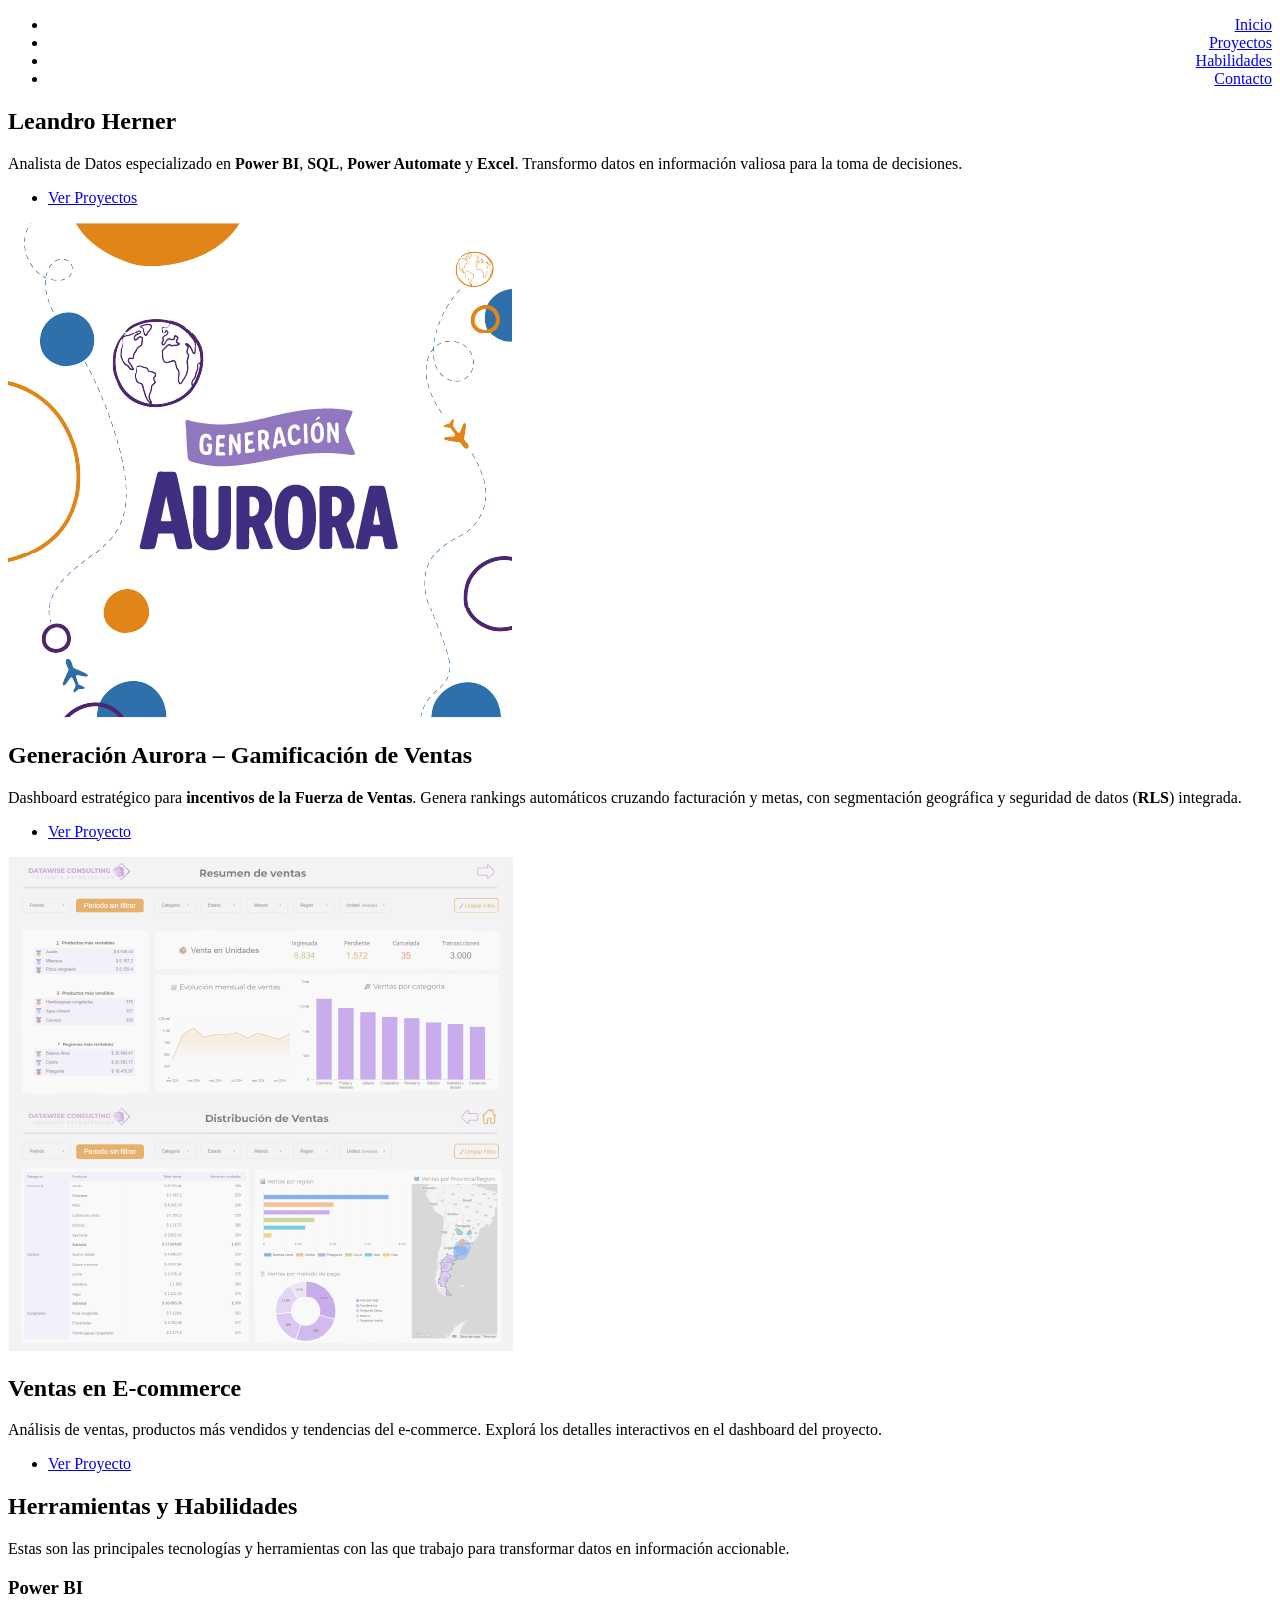
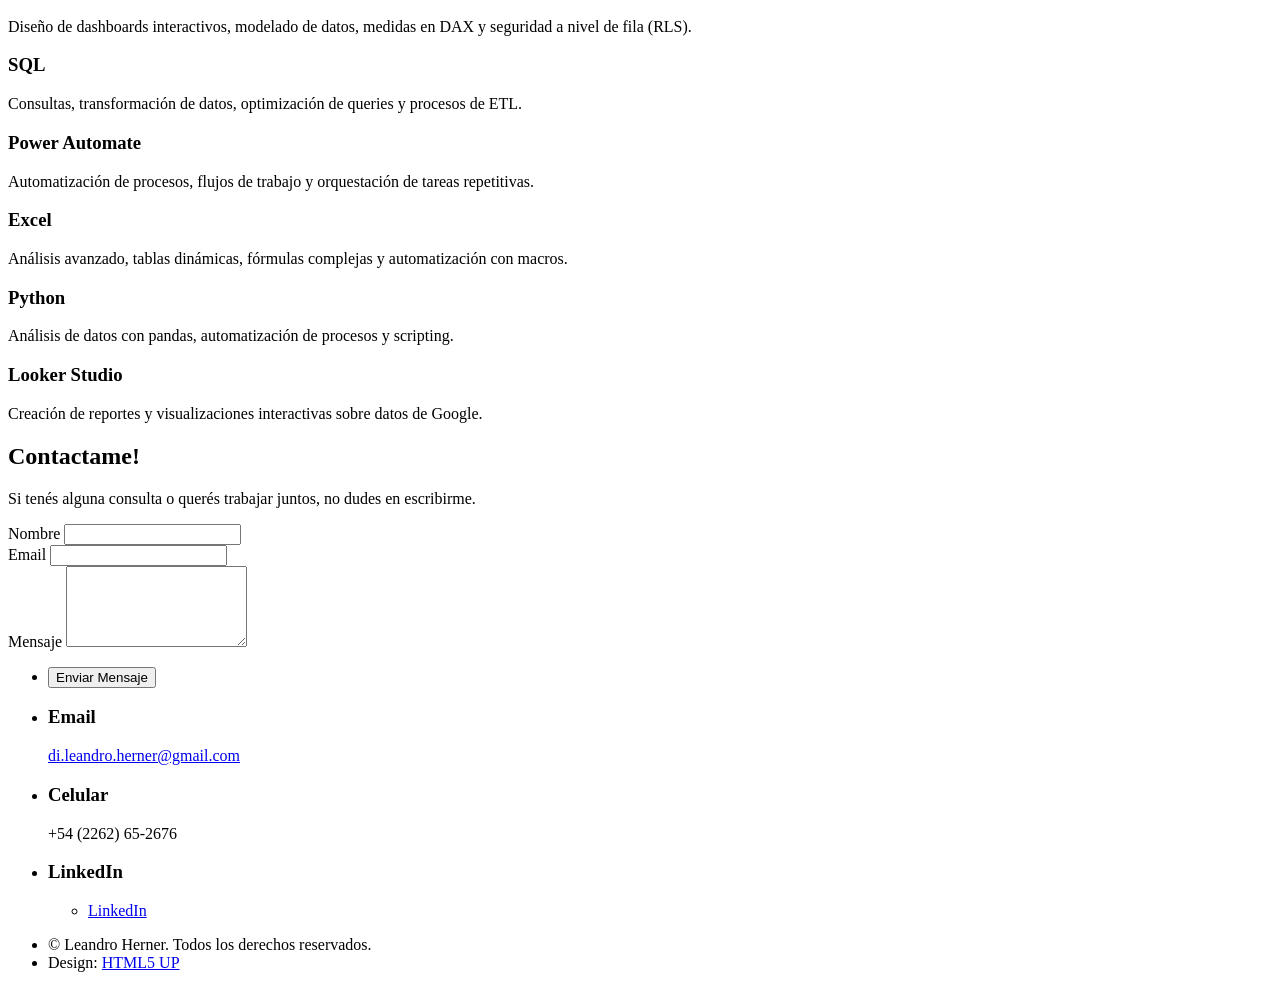
==== index.html @ 74e8deeb "Personalización completa del portfolio: contenido real y limpieza de plantilla - Reemplazo sección H" ====
<!DOCTYPE HTML>
<html>
<head>
    <title>Leandro Herner | Analista de Datos</title>
    <meta charset="utf-8" />
    <meta name="viewport" content="width=device-width, initial-scale=1, user-scalable=no" />
    
    <meta name="description" content="Portfolio de Leandro Herner - Analista de Datos especializado en Power BI, SQL, Power Automate y Excel.">
    <meta name="author" content="Leandro Herner">
    <meta name="keywords" content="Power BI, SQL, Power Automate, Excel, Analista de Datos, Business Intelligence, Dashboard, Data Analytics, Portfolio">

    <meta property="og:title" content="Leandro Herner | Analista de Datos">
    <meta property="og:description" content="Portfolio de Leandro Herner - Analista de Datos especializado en Power BI, SQL, Power Automate y Excel.">
    <meta property="og:type" content="website">
    <meta property="og:url" content="https://leandroherner.github.io/">
    <meta property="og:image" content="images/preview.jpg">

    <link rel="stylesheet" href="assets/css/main.css" />
    <noscript><link rel="stylesheet" href="assets/css/noscript.css" /></noscript>

    <link rel="icon" href="images/favicon.ico" type="image/x-icon">

    <link rel="me" href="https://www.linkedin.com/in/leandro-herner/" />

<style>
    /* 1. Estilo de la Foto */
    .avatar-leandro {
        display: block;
        width: 200px;
        height: 200px;
        border-radius: 50%;
        object-fit: cover;
        border: 4px solid rgba(255, 255, 255, 0.15);
        margin: 0 auto 2rem auto; /* Margen normal */
        box-shadow: 0 0 20px rgba(0,0,0,0.5);
    }
    
    /* 2. REGLA CRÍTICA: Forzar alineación superior en la barra lateral */
    #sidebar .inner {
        text-align: center;
        /* Esto anula el centrado vertical automático de la plantilla */
        justify-content: flex-start !important; 
        /* Esto define cuánto espacio exacto quieres desde el techo hasta la foto */
        padding-top: 6em !important; 
    }
    
    #sidebar nav ul {
        text-align: right;
    }

    /* 3. Responsive: Ocultar en celular */
    @media screen and (max-width: 1280px) {
        .avatar-leandro {
            display: none !important;
        }
        /* Restaurar el padding normal en móviles para que el menú no quede pegado arriba */
        #sidebar .inner {
            padding-top: 0 !important;
            justify-content: center !important;
        }
    }
</style>

</head>

<body class="is-preload">

    <section id="sidebar">
        <div class="inner">
            
            <a href="index.html" style="border-bottom: none;">
                <img src="images/perfil.png" alt="Leandro Herner" class="avatar-leandro" />
            </a>

            <nav>
                <ul>
                    <li><a href="#intro">Inicio</a></li>
                    <li><a href="#one">Proyectos</a></li>
                    <li><a href="#two">Habilidades</a></li>
                    <li><a href="#three">Contacto</a></li>
                </ul>
            </nav>
        </div>
    </section>

    <div id="wrapper">

        <section id="intro" class="wrapper style1 fullscreen fade-up">
            <div class="inner">
                <h1>Leandro Herner</h1>
                <p>Analista de Datos especializado en <strong>Power BI</strong>, <strong>SQL</strong>, <strong>Power Automate</strong> y <strong>Excel</strong>. 
                Transformo datos en información valiosa para la toma de decisiones.</p>
                <ul class="actions">
                    <li><a href="#one" class="button scrolly">Ver Proyectos</a></li>
                </ul>
            </div>
        </section>

        <section id="one" class="wrapper style2 spotlights">

            <section>
                <a href="GenAurora.html" class="image">
                    <img src="images/Portada_GenAurora.png" alt="" data-position="top center" />
                </a>
                <div class="content">
                    <div class="inner">
                        <h2>Generación Aurora – Gamificación de Ventas</h2>
                        <p>Dashboard estratégico para <b>incentivos de la Fuerza de Ventas</b>. Genera rankings automáticos cruzando facturación y metas, con segmentación geográfica y seguridad de datos (<b>RLS</b>) integrada.</p>
                        <ul class="actions">
                            <li><a href="GenAurora.html" class="button">Ver Proyecto</a></li>
                        </ul>
                    </div>
                </div>
            </section>

            <section>
                <a href="ventas-ecommerce.html" class="image">
                    <img src="images/Recurso_3.png" alt="" data-position="center center" />
                </a>
                <div class="content">
                    <div class="inner">
                        <h2>Ventas en E-commerce</h2>
                        <p>Análisis de ventas, productos más vendidos y tendencias del e-commerce. Explorá los detalles interactivos en el dashboard del proyecto.</p>
                        <ul class="actions">
                            <li><a href="ventas-ecommerce.html" class="button">Ver Proyecto</a></li>
                        </ul>
                    </div>
                </div>
            </section>


        </section>

        <section id="two" class="wrapper style3 fade-up">
            <div class="inner">
                <h2>Herramientas y Habilidades</h2>
                <p>Estas son las principales tecnologías y herramientas con las que trabajo para transformar datos en información accionable.</p>
                <div class="features">
                    <section>
                        <span class="icon solid major fa-chart-bar"></span>
                        <h3>Power BI</h3>
                        <p>Diseño de dashboards interactivos, modelado de datos, medidas en DAX y seguridad a nivel de fila (RLS).</p>
                    </section>
                    <section>
                        <span class="icon solid major fa-database"></span>
                        <h3>SQL</h3>
                        <p>Consultas, transformación de datos, optimización de queries y procesos de ETL.</p>
                    </section>
                    <section>
                        <span class="icon solid major fa-cogs"></span>
                        <h3>Power Automate</h3>
                        <p>Automatización de procesos, flujos de trabajo y orquestación de tareas repetitivas.</p>
                    </section>
                    <section>
                        <span class="icon solid major fa-file-excel"></span>
                        <h3>Excel</h3>
                        <p>Análisis avanzado, tablas dinámicas, fórmulas complejas y automatización con macros.</p>
                    </section>
                    <section>
                        <span class="icon solid major fa-code"></span>
                        <h3>Python</h3>
                        <p>Análisis de datos con pandas, automatización de procesos y scripting.</p>
                    </section>
                    <section>
                        <span class="icon solid major fa-chart-line"></span>
                        <h3>Looker Studio</h3>
                        <p>Creación de reportes y visualizaciones interactivas sobre datos de Google.</p>
                    </section>
                </div>
            </div>
        </section>

        <section id="three" class="wrapper style1 fade-up">
            <div class="inner">
                <h2>Contactame!</h2>
                <p>Si tenés alguna consulta o querés trabajar juntos, no dudes en escribirme.</p>
                <div class="split style1">
                    <section>
                        <form method="post" action="https://formspree.io/f/xkoqqvqv">
                            <div class="fields">
                                <div class="field half">
                                    <label for="name">Nombre</label>
                                    <input type="text" name="name" id="name" required />
                                </div>
                                <div class="field half">
                                    <label for="email">Email</label>
                                    <input type="email" name="email" id="email" required />
                                </div>
                                <div class="field">
                                    <label for="message">Mensaje</label>
                                    <textarea name="message" id="message" rows="5" required></textarea>
                                </div>
                            </div>
                            <ul class="actions">
                                <li><button type="submit" class="button submit">Enviar Mensaje</button></li>
                            </ul>
                        </form>
                    </section>
                    <section>
                        <ul class="contact">
                            <li>
                                <h3>Email</h3>
                                <a href="mailto:di.leandro.herner@gmail.com">di.leandro.herner@gmail.com</a>
                            </li>
                            <li>
                                <h3>Celular</h3>
                                <span>+54 (2262) 65-2676</span>
                            </li>
                            <li>
                                <h3>LinkedIn</h3>
                                <ul class="icons">
                                    <li><a href="https://www.linkedin.com/in/leandro-herner/" class="icon brands fa-linkedin-in" target="_blank" rel="noopener noreferrer"><span class="label">LinkedIn</span></a></li>
                                </ul>
                            </li>
                        </ul>
                    </section>
                </div>
            </div>
        </section>

    </div>

    <footer id="footer" class="wrapper style1-alt">
        <div class="inner">
            <ul class="menu">
                <li>&copy; Leandro Herner. Todos los derechos reservados.</li><li>Design: <a href="http://html5up.net">HTML5 UP</a></li>
            </ul>
        </div>
    </footer>

    <script src="assets/js/jquery.min.js"></script>
    <script src="assets/js/jquery.scrollex.min.js"></script>
    <script src="assets/js/jquery.scrolly.min.js"></script>
    <script src="assets/js/browser.min.js"></script>
    <script src="assets/js/breakpoints.min.js"></script>
    <script src="assets/js/util.js"></script>
    <script src="assets/js/main.js"></script>

</body>
</html>
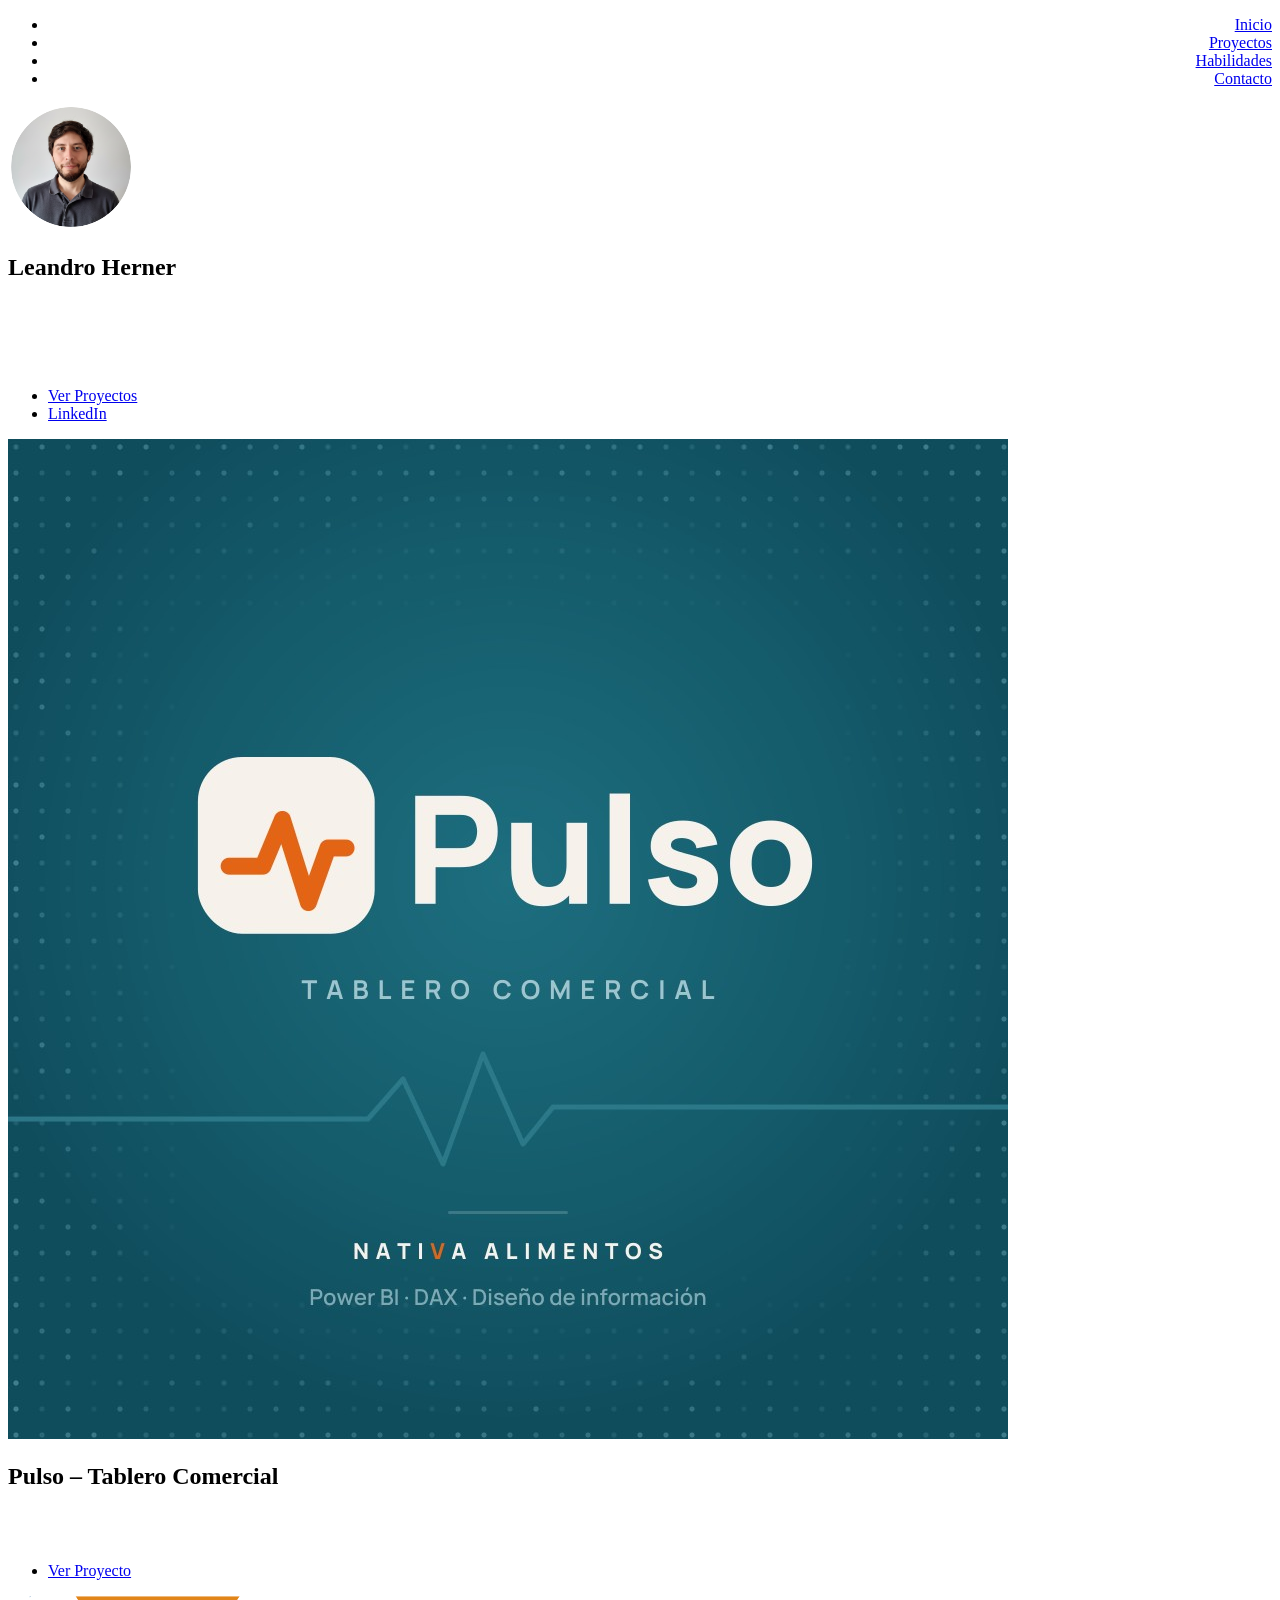
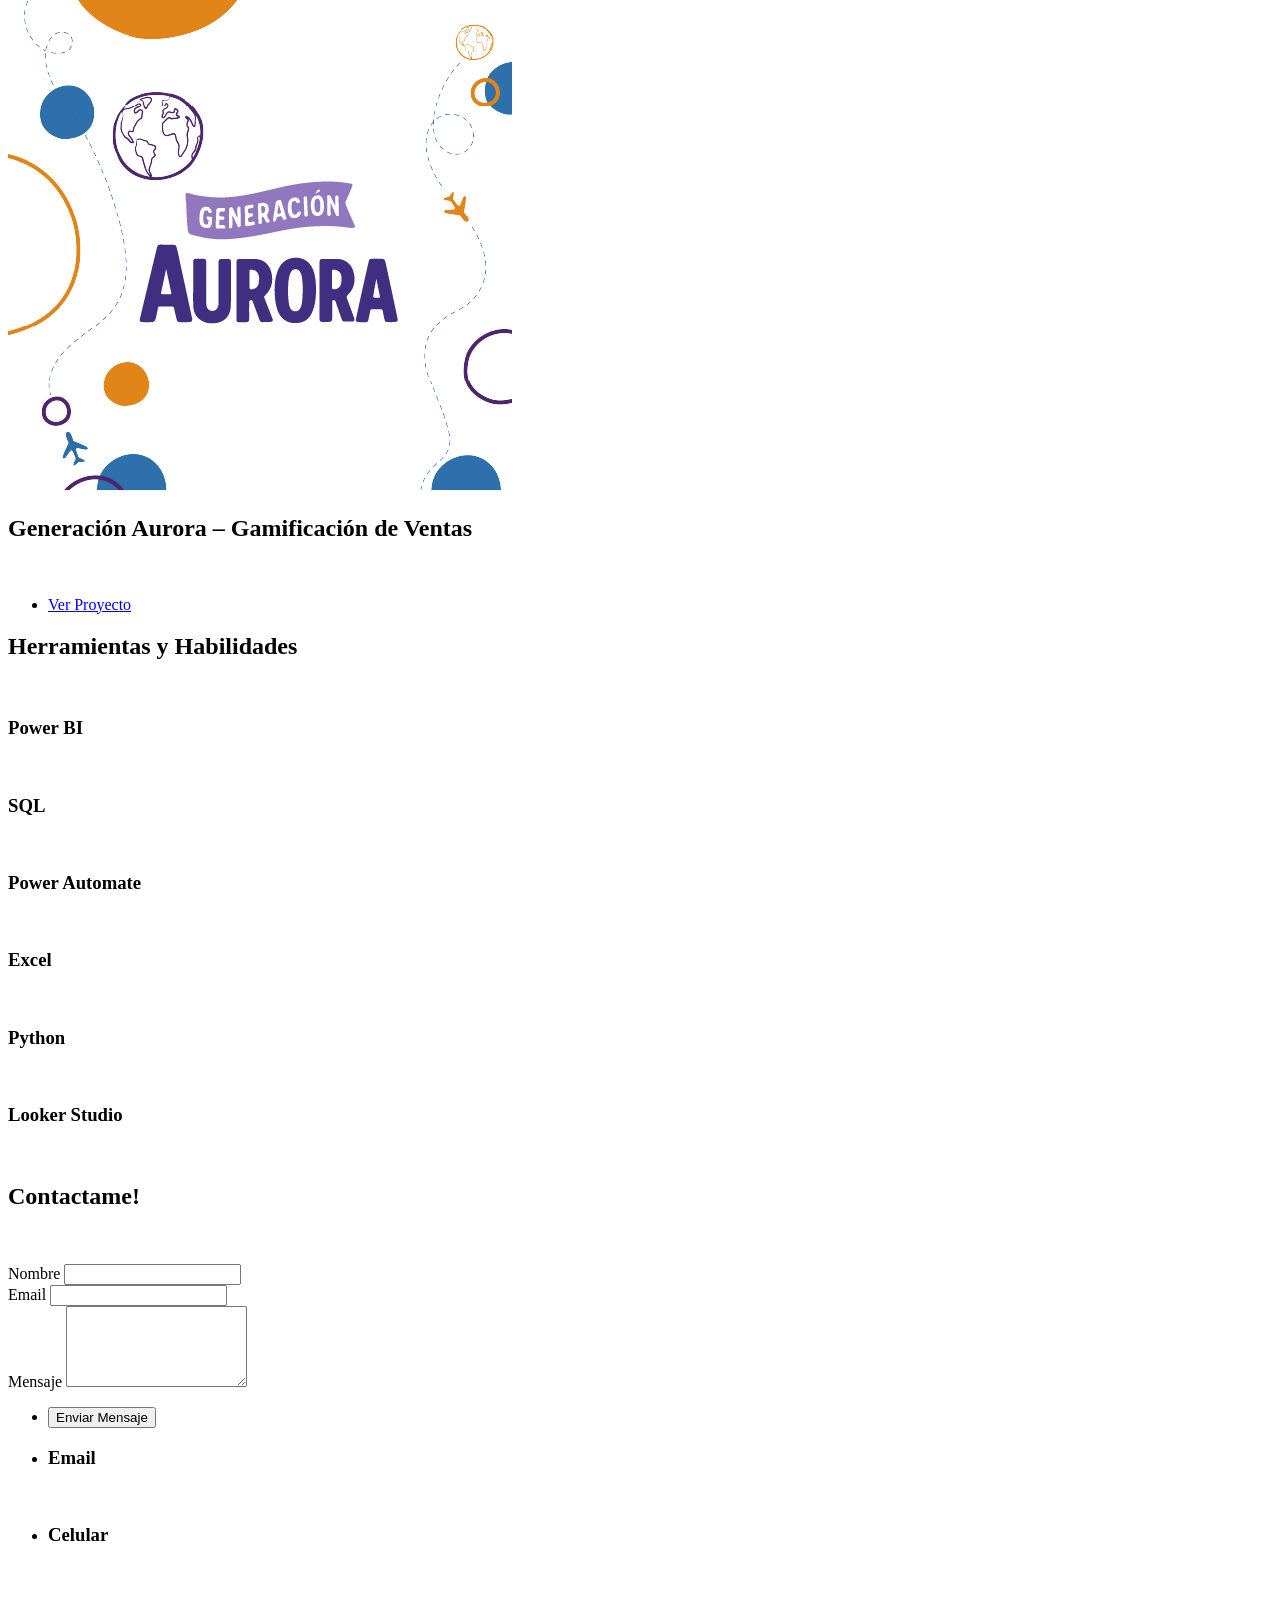
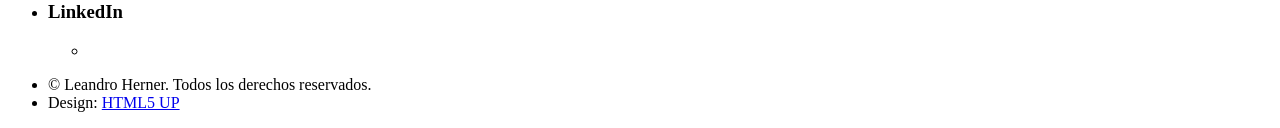
==== commit 2e42e026: "Agrega Pulso, unifica Aurora, quita E-commerce y suma vista previa para redes Co-Authored-By: Claude" ====
--- a/index.html
+++ b/index.html
@@ -3,17 +3,20 @@
 <head>
     <title>Leandro Herner | Analista de Datos</title>
     <meta charset="utf-8" />
-    <meta name="viewport" content="width=device-width, initial-scale=1, user-scalable=no" />
-    
-    <meta name="description" content="Portfolio de Leandro Herner - Analista de Datos especializado en Power BI, SQL, Power Automate y Excel.">
+    <meta name="viewport" content="width=device-width, initial-scale=1" />
+
+    <meta name="description" content="Portfolio de Leandro Herner - Analista de Datos y BI Developer: tableros comerciales en Power BI, DAX, Power Query, Power Automate y Excel.">
     <meta name="author" content="Leandro Herner">
-    <meta name="keywords" content="Power BI, SQL, Power Automate, Excel, Analista de Datos, Business Intelligence, Dashboard, Data Analytics, Portfolio">
-
-    <meta property="og:title" content="Leandro Herner | Analista de Datos">
-    <meta property="og:description" content="Portfolio de Leandro Herner - Analista de Datos especializado en Power BI, SQL, Power Automate y Excel.">
+    <meta name="keywords" content="Power BI, DAX, Power Query, Power Automate, Excel, Analista de Datos, Business Intelligence, Dashboard, Data Analytics, Portfolio">
+
+    <meta property="og:title" content="Leandro Herner | Analista de Datos · BI Developer">
+    <meta property="og:description" content="Tableros comerciales en Power BI para equipos de ventas de consumo masivo. Proyectos, herramientas y contacto.">
     <meta property="og:type" content="website">
     <meta property="og:url" content="https://leandroherner.github.io/">
-    <meta property="og:image" content="images/preview.jpg">
+    <meta property="og:image" content="https://leandroherner.github.io/images/preview.jpg">
+    <meta property="og:image:width" content="1200">
+    <meta property="og:image:height" content="630">
+    <meta name="twitter:card" content="summary_large_image">
 
     <link rel="stylesheet" href="assets/css/main.css" />
     <noscript><link rel="stylesheet" href="assets/css/noscript.css" /></noscript>
@@ -48,10 +51,25 @@
         text-align: right;
     }
 
+    /* Foto en la portada: solo cuando no hay barra lateral */
+    .avatar-intro { display: none; }
+
+    /* Más contraste en los textos sobre fondos de color */
+    #wrapper p, #wrapper .features p, .contact span, .contact a { color: rgba(255, 255, 255, 0.82); }
+
     /* 3. Responsive: Ocultar en celular */
     @media screen and (max-width: 1280px) {
         .avatar-leandro {
             display: none !important;
+        }
+        .avatar-intro {
+            display: block;
+            width: 120px;
+            height: 120px;
+            border-radius: 50%;
+            object-fit: cover;
+            border: 3px solid rgba(255, 255, 255, 0.15);
+            margin: 0 0 1.5rem 0;
         }
         /* Restaurar el padding normal en móviles para que el menú no quede pegado arriba */
         #sidebar .inner {
@@ -87,16 +105,35 @@
 
         <section id="intro" class="wrapper style1 fullscreen fade-up">
             <div class="inner">
+                <img src="images/perfil.png" alt="Leandro Herner" class="avatar-intro" />
                 <h1>Leandro Herner</h1>
-                <p>Analista de Datos especializado en <strong>Power BI</strong>, <strong>SQL</strong>, <strong>Power Automate</strong> y <strong>Excel</strong>. 
-                Transformo datos en información valiosa para la toma de decisiones.</p>
+                <p>Analista de Datos y BI Developer. Hace casi 3 años armo y mantengo los tableros con los que los equipos comerciales de
+                <strong>Mondelēz Argentina</strong> siguen ventas, clientes y cobertura, con <strong>Power BI</strong>, <strong>DAX</strong>,
+                <strong>Power Query</strong>, <strong>Power Automate</strong> y <strong>Excel</strong>.</p>
+                <p>Vengo del diseño industrial: por eso me importa que un tablero, además de correcto, se entienda de un vistazo.</p>
                 <ul class="actions">
-                    <li><a href="#one" class="button scrolly">Ver Proyectos</a></li>
+                    <li><a href="#one" class="button primary scrolly">Ver Proyectos</a></li>
+                    <li><a href="https://www.linkedin.com/in/leandro-herner/" class="button" target="_blank" rel="noopener noreferrer">LinkedIn</a></li>
                 </ul>
             </div>
         </section>
 
         <section id="one" class="wrapper style2 spotlights">
+
+            <section>
+                <a href="pulso.html" class="image">
+                    <img src="images/Portada_Pulso.jpg" alt="Portada del tablero Pulso" data-position="center center" />
+                </a>
+                <div class="content">
+                    <div class="inner">
+                        <h2>Pulso – Tablero Comercial</h2>
+                        <p>Rediseño de un tablero que hoy usa a diario un equipo de ventas de consumo masivo: <b>Sell In, Sell Out, cobertura y surtido</b> contra objetivo, con semáforos, matriz armable y un <b>simulador de roles</b>. Marca ficticia y datos sintéticos.</p>
+                        <ul class="actions">
+                            <li><a href="pulso.html" class="button">Ver Proyecto</a></li>
+                        </ul>
+                    </div>
+                </div>
+            </section>
 
             <section>
                 <a href="GenAurora.html" class="image">
@@ -113,20 +150,6 @@
                 </div>
             </section>
 
-            <section>
-                <a href="ventas-ecommerce.html" class="image">
-                    <img src="images/Recurso_3.png" alt="" data-position="center center" />
-                </a>
-                <div class="content">
-                    <div class="inner">
-                        <h2>Ventas en E-commerce</h2>
-                        <p>Análisis de ventas, productos más vendidos y tendencias del e-commerce. Explorá los detalles interactivos en el dashboard del proyecto.</p>
-                        <ul class="actions">
-                            <li><a href="ventas-ecommerce.html" class="button">Ver Proyecto</a></li>
-                        </ul>
-                    </div>
-                </div>
-            </section>
 
 
         </section>
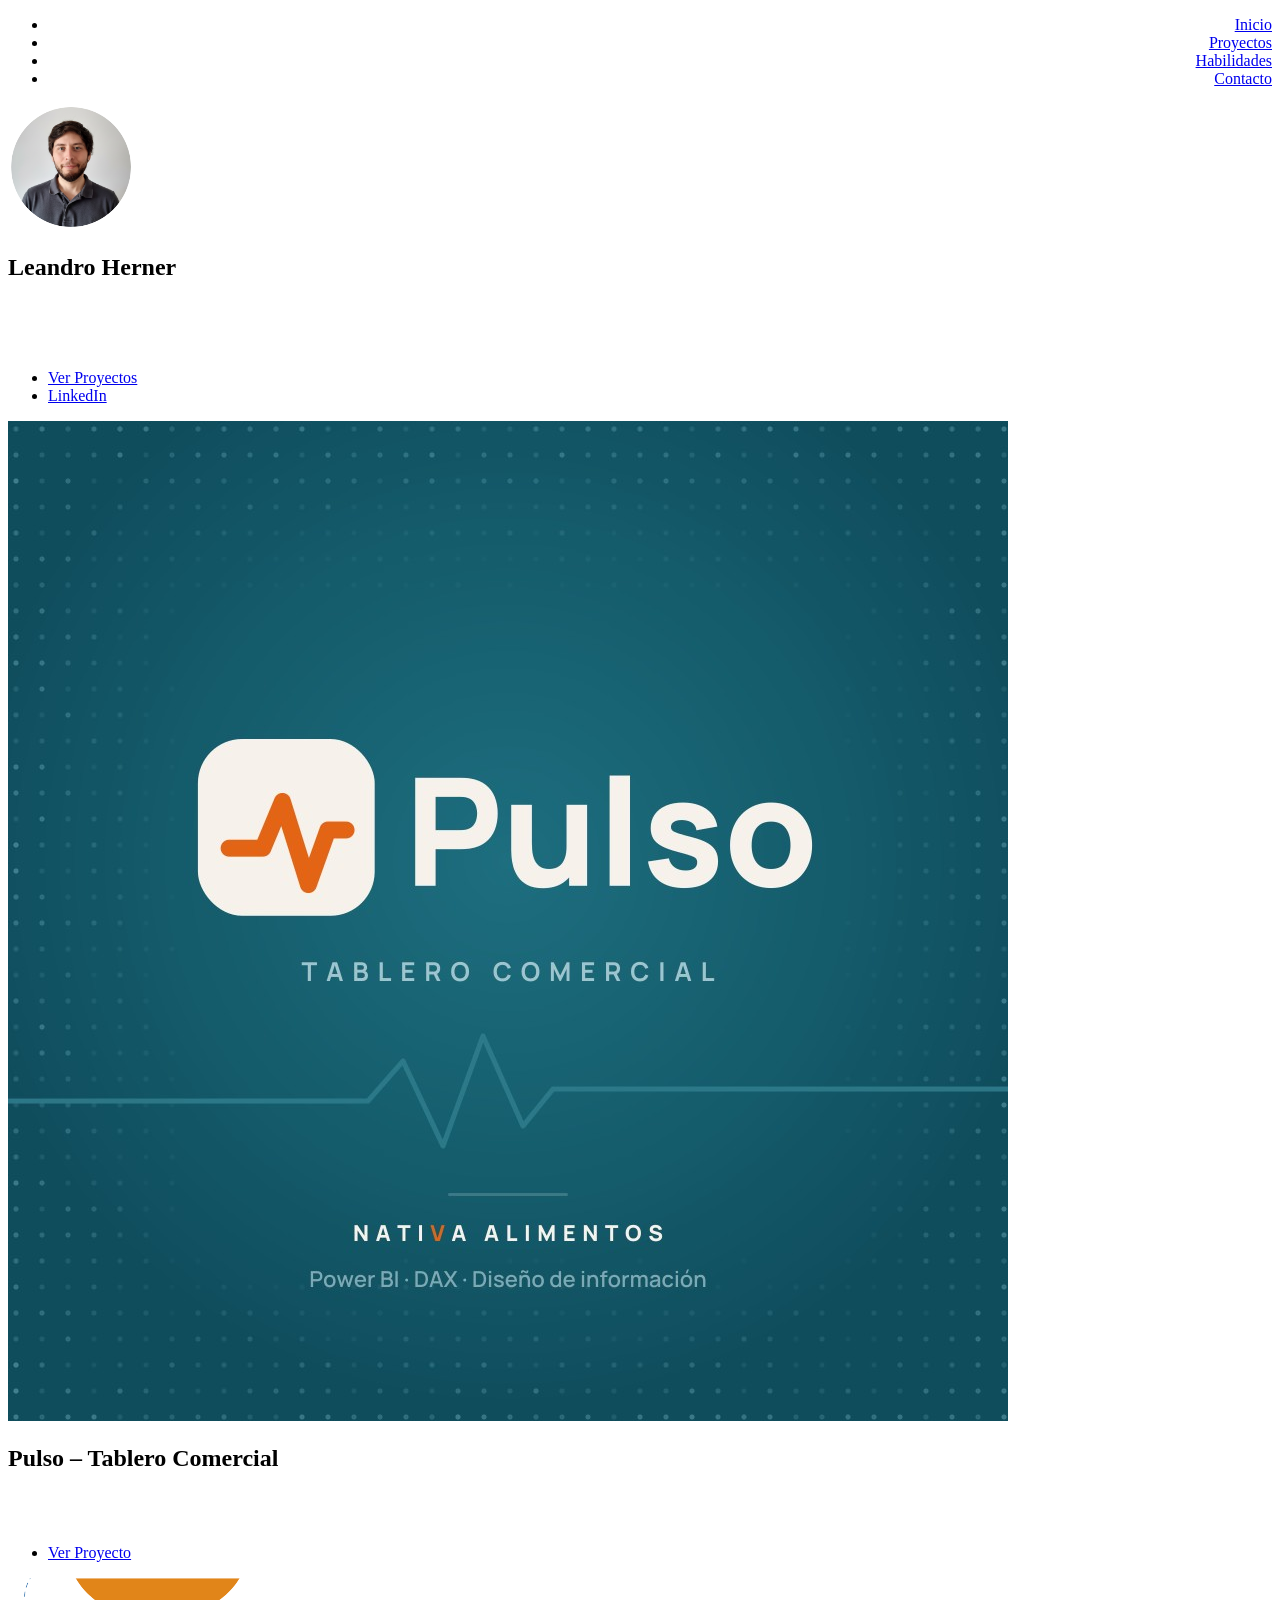
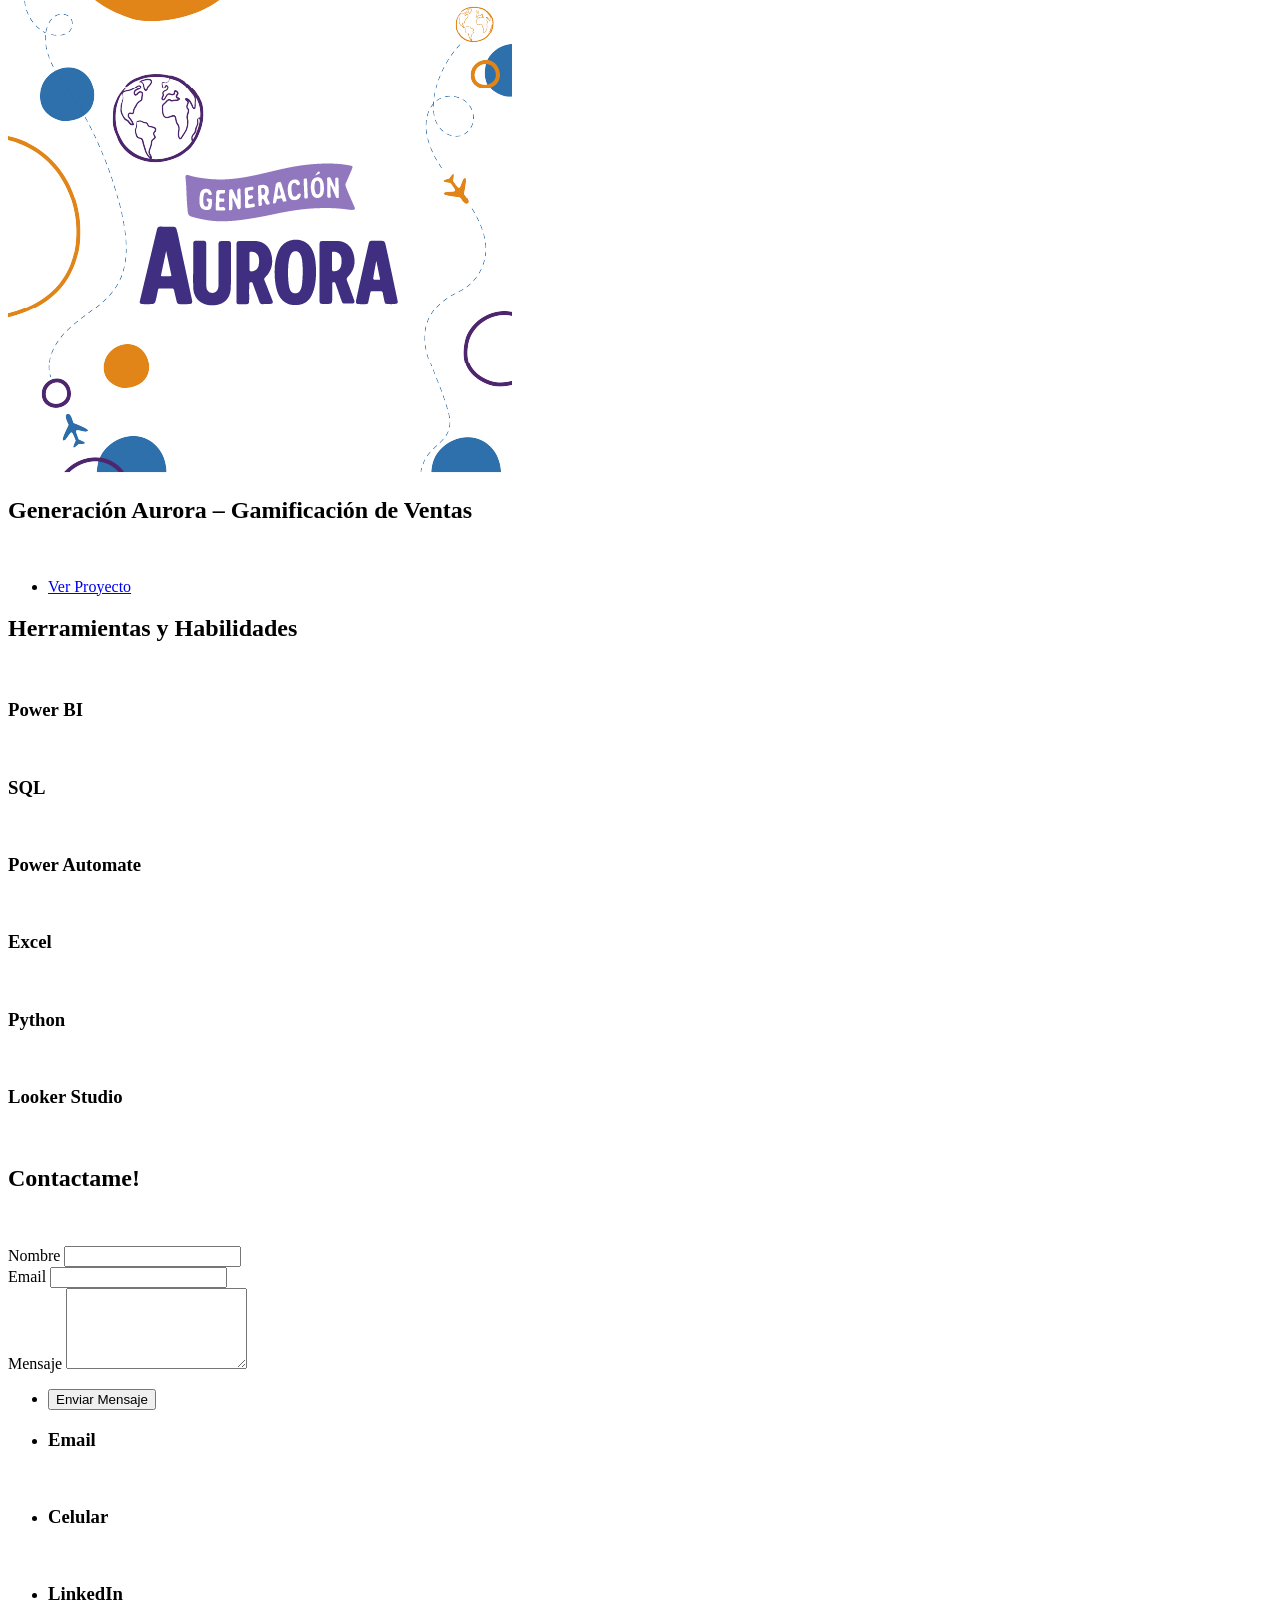
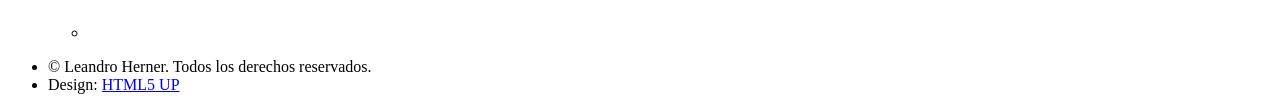
==== commit c20b0cee: "Ajusta la presentación: desde 2024 y Mondelēz Co-Authored-By: Claude Opus 5.5 <noreply@anthropic.com" ====
--- a/index.html
+++ b/index.html
@@ -107,9 +107,9 @@
             <div class="inner">
                 <img src="images/perfil.png" alt="Leandro Herner" class="avatar-intro" />
                 <h1>Leandro Herner</h1>
-                <p>Analista de Datos y BI Developer. Hace casi 3 años armo y mantengo los tableros con los que los equipos comerciales de
-                <strong>Mondelēz Argentina</strong> siguen ventas, clientes y cobertura, con <strong>Power BI</strong>, <strong>DAX</strong>,
-                <strong>Power Query</strong>, <strong>Power Automate</strong> y <strong>Excel</strong>.</p>
+                <p>Analista de Datos y BI Developer. Desde 2024 desarrollo tableros comerciales en <strong>Power BI</strong> para
+                <strong>Mondelēz</strong>: ventas, clientes y cobertura, con <strong>DAX</strong>, <strong>Power Query</strong>,
+                <strong>Power Automate</strong> y <strong>Excel</strong>.</p>
                 <p>Vengo del diseño industrial: por eso me importa que un tablero, además de correcto, se entienda de un vistazo.</p>
                 <ul class="actions">
                     <li><a href="#one" class="button primary scrolly">Ver Proyectos</a></li>
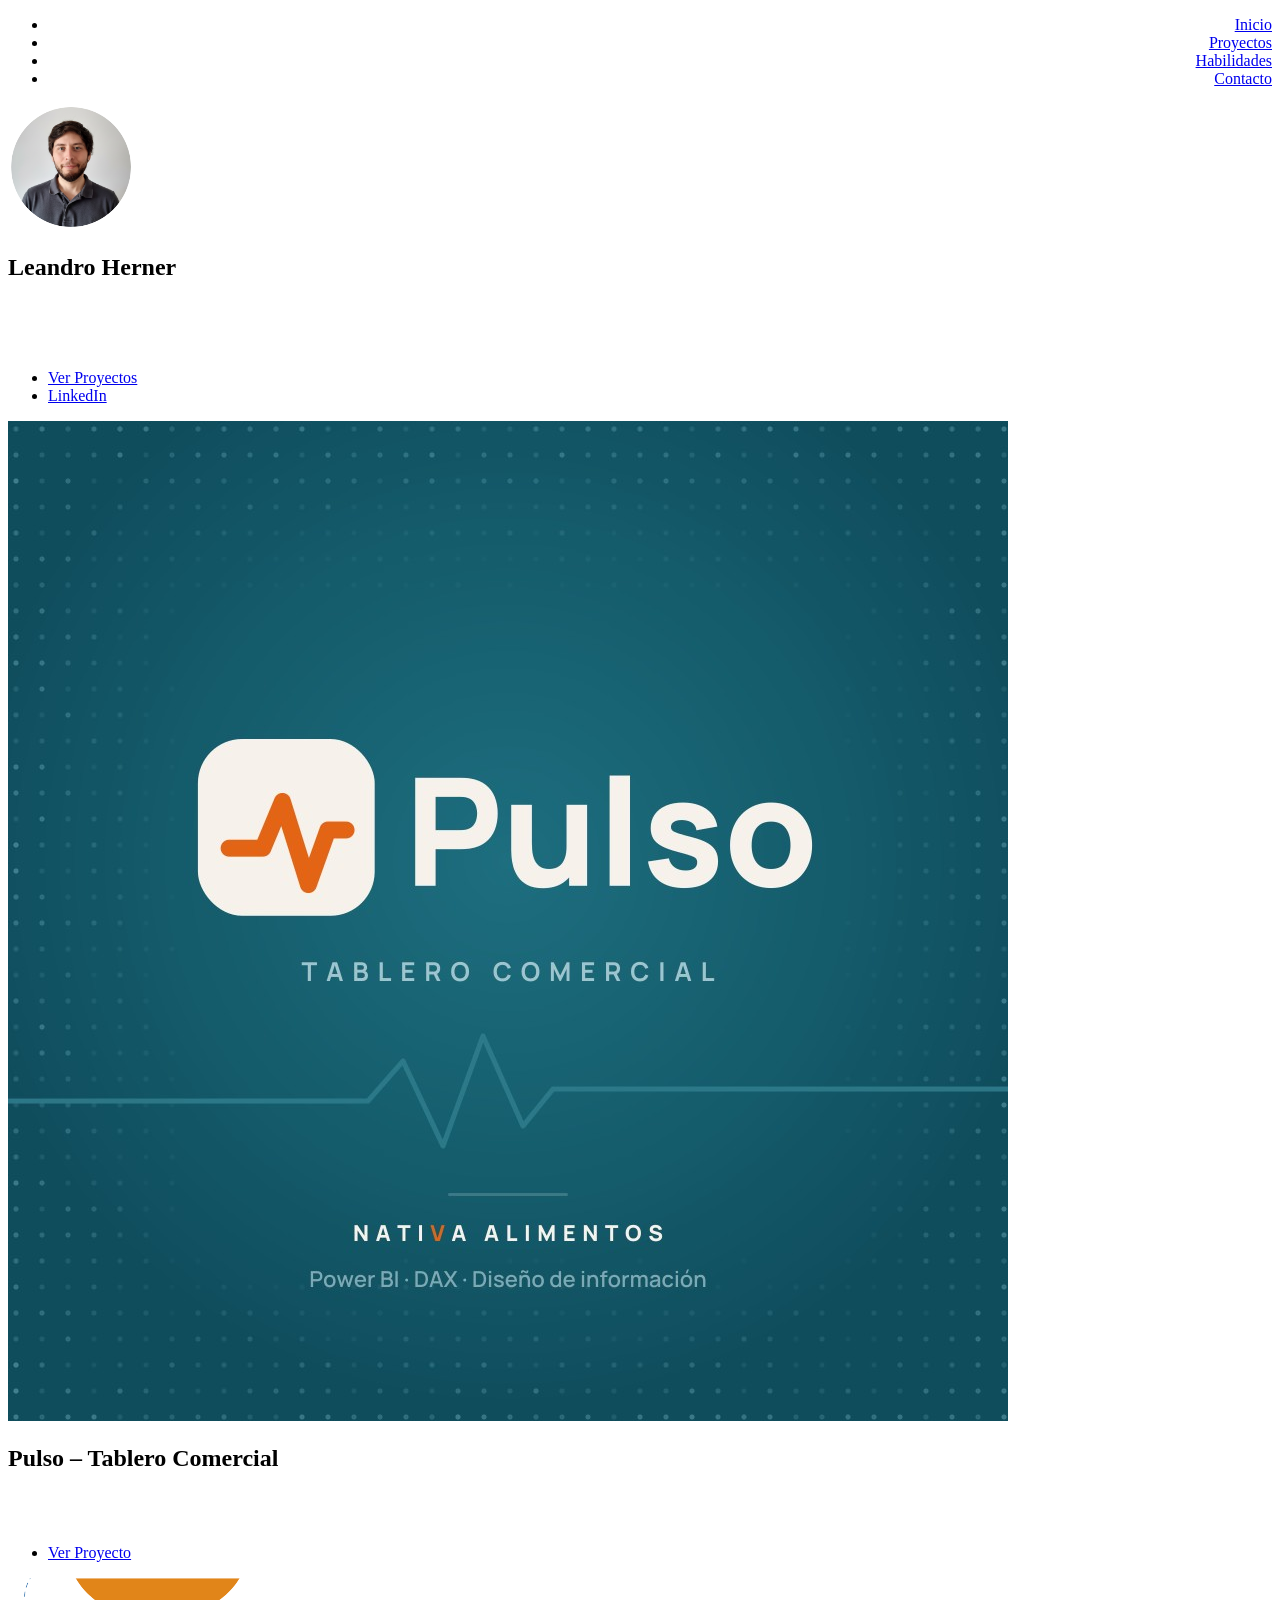
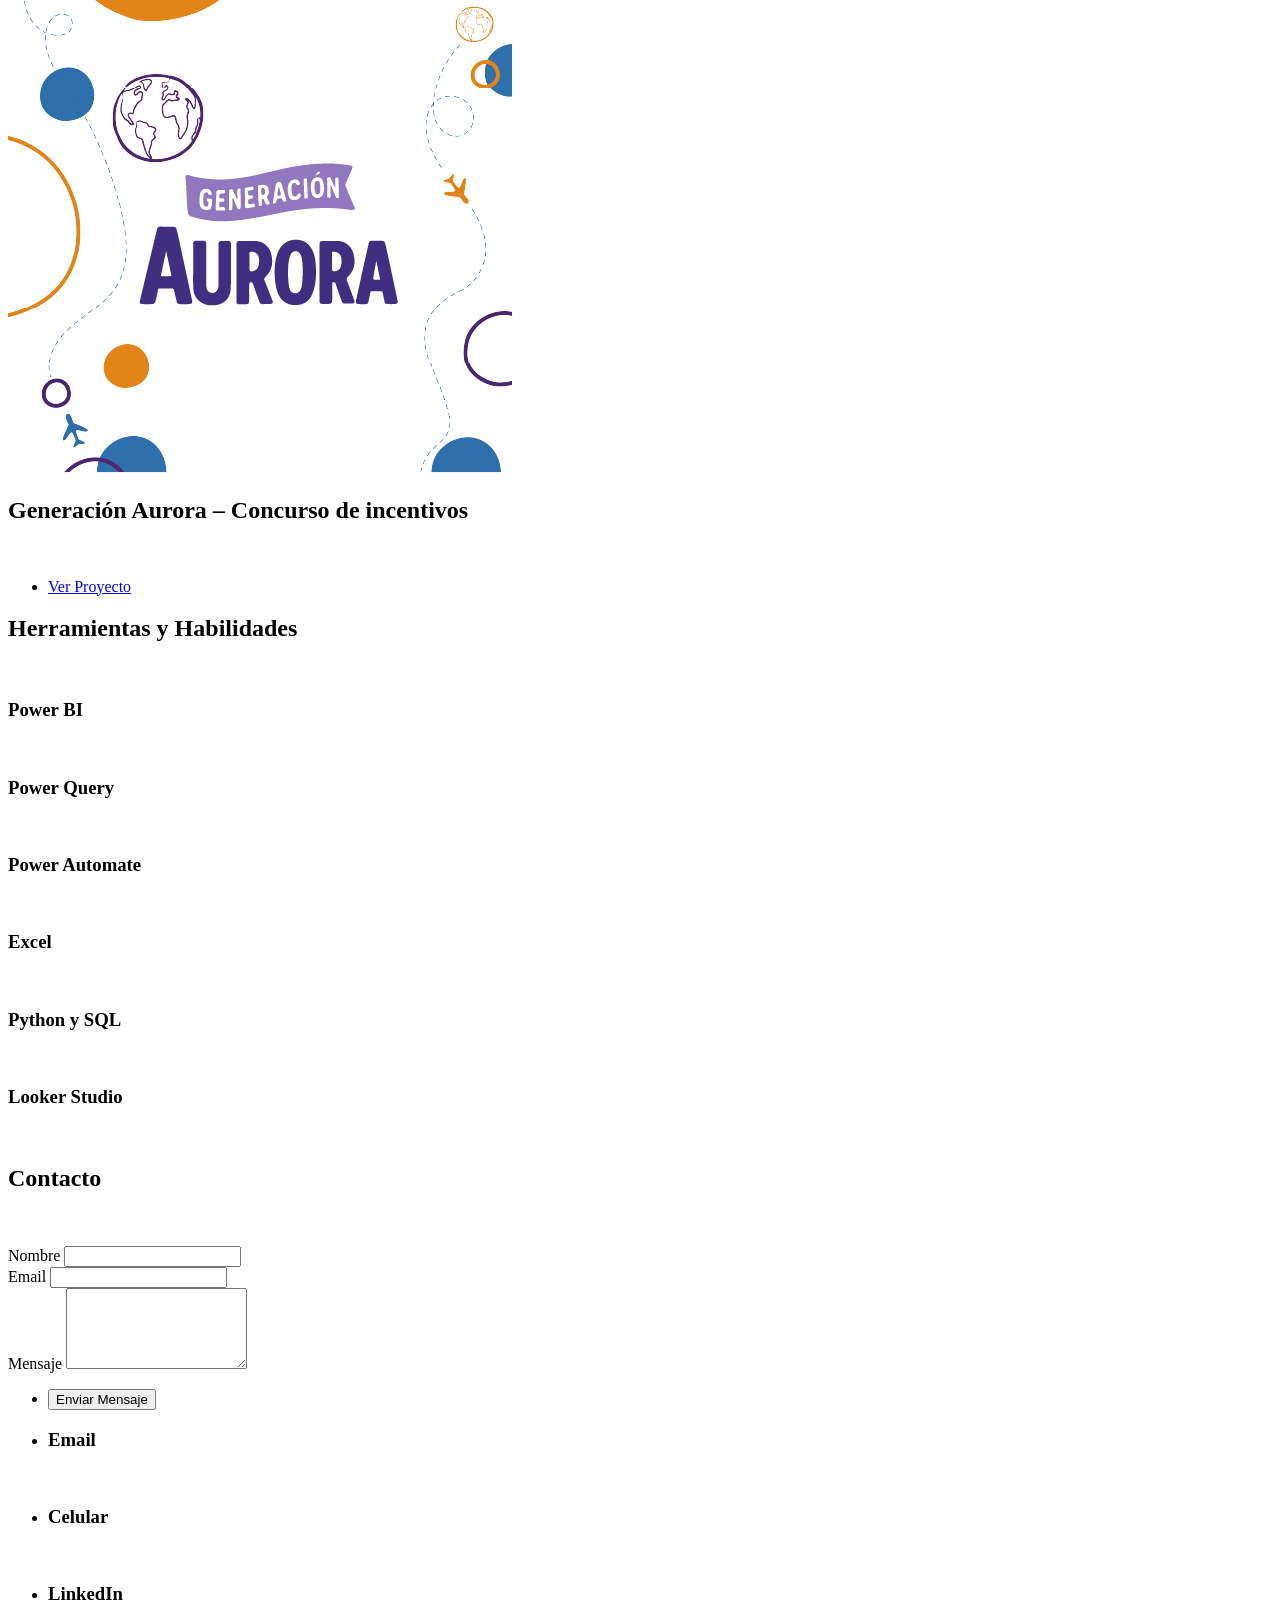
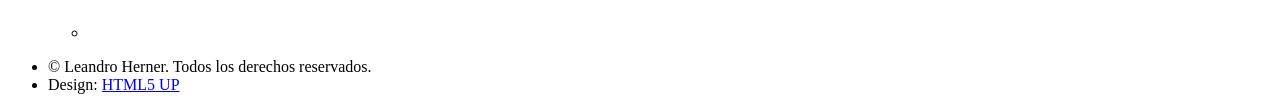
==== commit c8a8ed52: "Actualiza habilidades, tarjeta de Aurora y contacto Co-Authored-By: Claude Opus 5.5 <noreply@anthrop" ====
--- a/index.html
+++ b/index.html
@@ -127,7 +127,7 @@
                 <div class="content">
                     <div class="inner">
                         <h2>Pulso – Tablero Comercial</h2>
-                        <p>Rediseño de un tablero que hoy usa a diario un equipo de ventas de consumo masivo: <b>Sell In, Sell Out, cobertura y surtido</b> contra objetivo, con semáforos, matriz armable y un <b>simulador de roles</b>. Marca ficticia y datos sintéticos.</p>
+                        <p>Basado en un tablero comercial que usa a diario un equipo de ventas de consumo masivo: <b>Sell In, Sell Out, cobertura y surtido</b> contra objetivo, con semáforos, matriz armable y seguridad por filas (<b>RLS</b>). Marca ficticia y datos sintéticos.</p>
                         <ul class="actions">
                             <li><a href="pulso.html" class="button">Ver Proyecto</a></li>
                         </ul>
@@ -141,8 +141,8 @@
                 </a>
                 <div class="content">
                     <div class="inner">
-                        <h2>Generación Aurora – Gamificación de Ventas</h2>
-                        <p>Dashboard estratégico para <b>incentivos de la Fuerza de Ventas</b>. Genera rankings automáticos cruzando facturación y metas, con segmentación geográfica y seguridad de datos (<b>RLS</b>) integrada.</p>
+                        <h2>Generación Aurora – Concurso de incentivos</h2>
+                        <p>Tablero de un concurso de incentivos para distribuidores: <b>puntaje por variable</b>, rankings automáticos (nacional, por región y por jefatura) y seguridad por filas (<b>RLS</b>).</p>
                         <ul class="actions">
                             <li><a href="GenAurora.html" class="button">Ver Proyecto</a></li>
                         </ul>
@@ -157,17 +157,17 @@
         <section id="two" class="wrapper style3 fade-up">
             <div class="inner">
                 <h2>Herramientas y Habilidades</h2>
-                <p>Estas son las principales tecnologías y herramientas con las que trabajo para transformar datos en información accionable.</p>
+                <p>Las herramientas que uso en el día a día.</p>
                 <div class="features">
                     <section>
                         <span class="icon solid major fa-chart-bar"></span>
                         <h3>Power BI</h3>
-                        <p>Diseño de dashboards interactivos, modelado de datos, medidas en DAX y seguridad a nivel de fila (RLS).</p>
-                    </section>
-                    <section>
-                        <span class="icon solid major fa-database"></span>
-                        <h3>SQL</h3>
-                        <p>Consultas, transformación de datos, optimización de queries y procesos de ETL.</p>
+                        <p>Diseño de dashboards interactivos, modelado de datos, medidas en DAX y seguridad por filas (RLS).</p>
+                    </section>
+                    <section>
+                        <span class="icon solid major fa-filter"></span>
+                        <h3>Power Query</h3>
+                        <p>Conexión a múltiples fuentes, limpieza y transformación de datos y procesos de ETL.</p>
                     </section>
                     <section>
                         <span class="icon solid major fa-cogs"></span>
@@ -177,12 +177,12 @@
                     <section>
                         <span class="icon solid major fa-file-excel"></span>
                         <h3>Excel</h3>
-                        <p>Análisis avanzado, tablas dinámicas, fórmulas complejas y automatización con macros.</p>
+                        <p>Análisis avanzado, tablas dinámicas y fórmulas complejas.</p>
                     </section>
                     <section>
                         <span class="icon solid major fa-code"></span>
-                        <h3>Python</h3>
-                        <p>Análisis de datos con pandas, automatización de procesos y scripting.</p>
+                        <h3>Python y SQL</h3>
+                        <p>Análisis de datos con pandas, scripting y consultas sobre bases de datos en PostgreSQL.</p>
                     </section>
                     <section>
                         <span class="icon solid major fa-chart-line"></span>
@@ -195,8 +195,8 @@
 
         <section id="three" class="wrapper style1 fade-up">
             <div class="inner">
-                <h2>Contactame!</h2>
-                <p>Si tenés alguna consulta o querés trabajar juntos, no dudes en escribirme.</p>
+                <h2>Contacto</h2>
+                <p>Si tenés una propuesta o una consulta, escribime.</p>
                 <div class="split style1">
                     <section>
                         <form method="post" action="https://formspree.io/f/xkoqqvqv">
@@ -227,7 +227,7 @@
                             </li>
                             <li>
                                 <h3>Celular</h3>
-                                <span>+54 (2262) 65-2676</span>
+                                <a href="https://wa.me/5492262652676" target="_blank" rel="noopener noreferrer">+54 9 2262 65-2676</a>
                             </li>
                             <li>
                                 <h3>LinkedIn</h3>
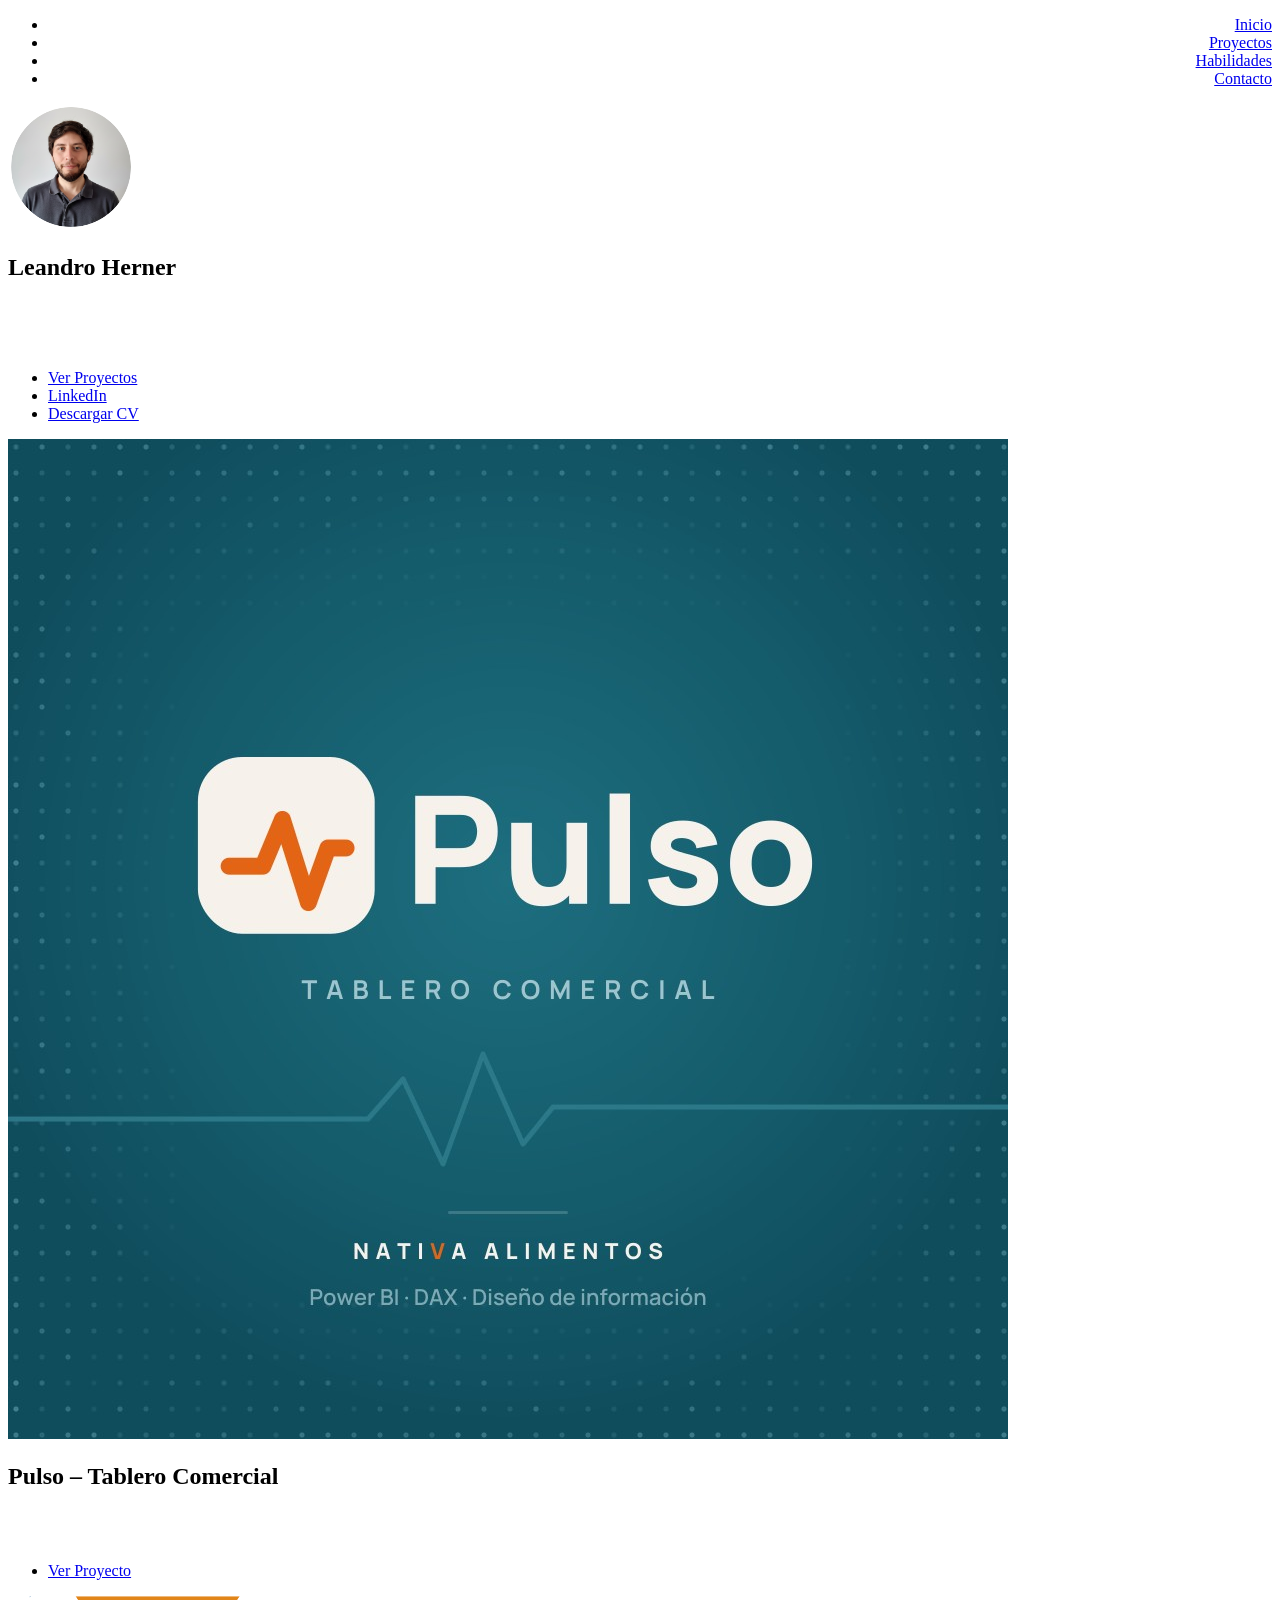
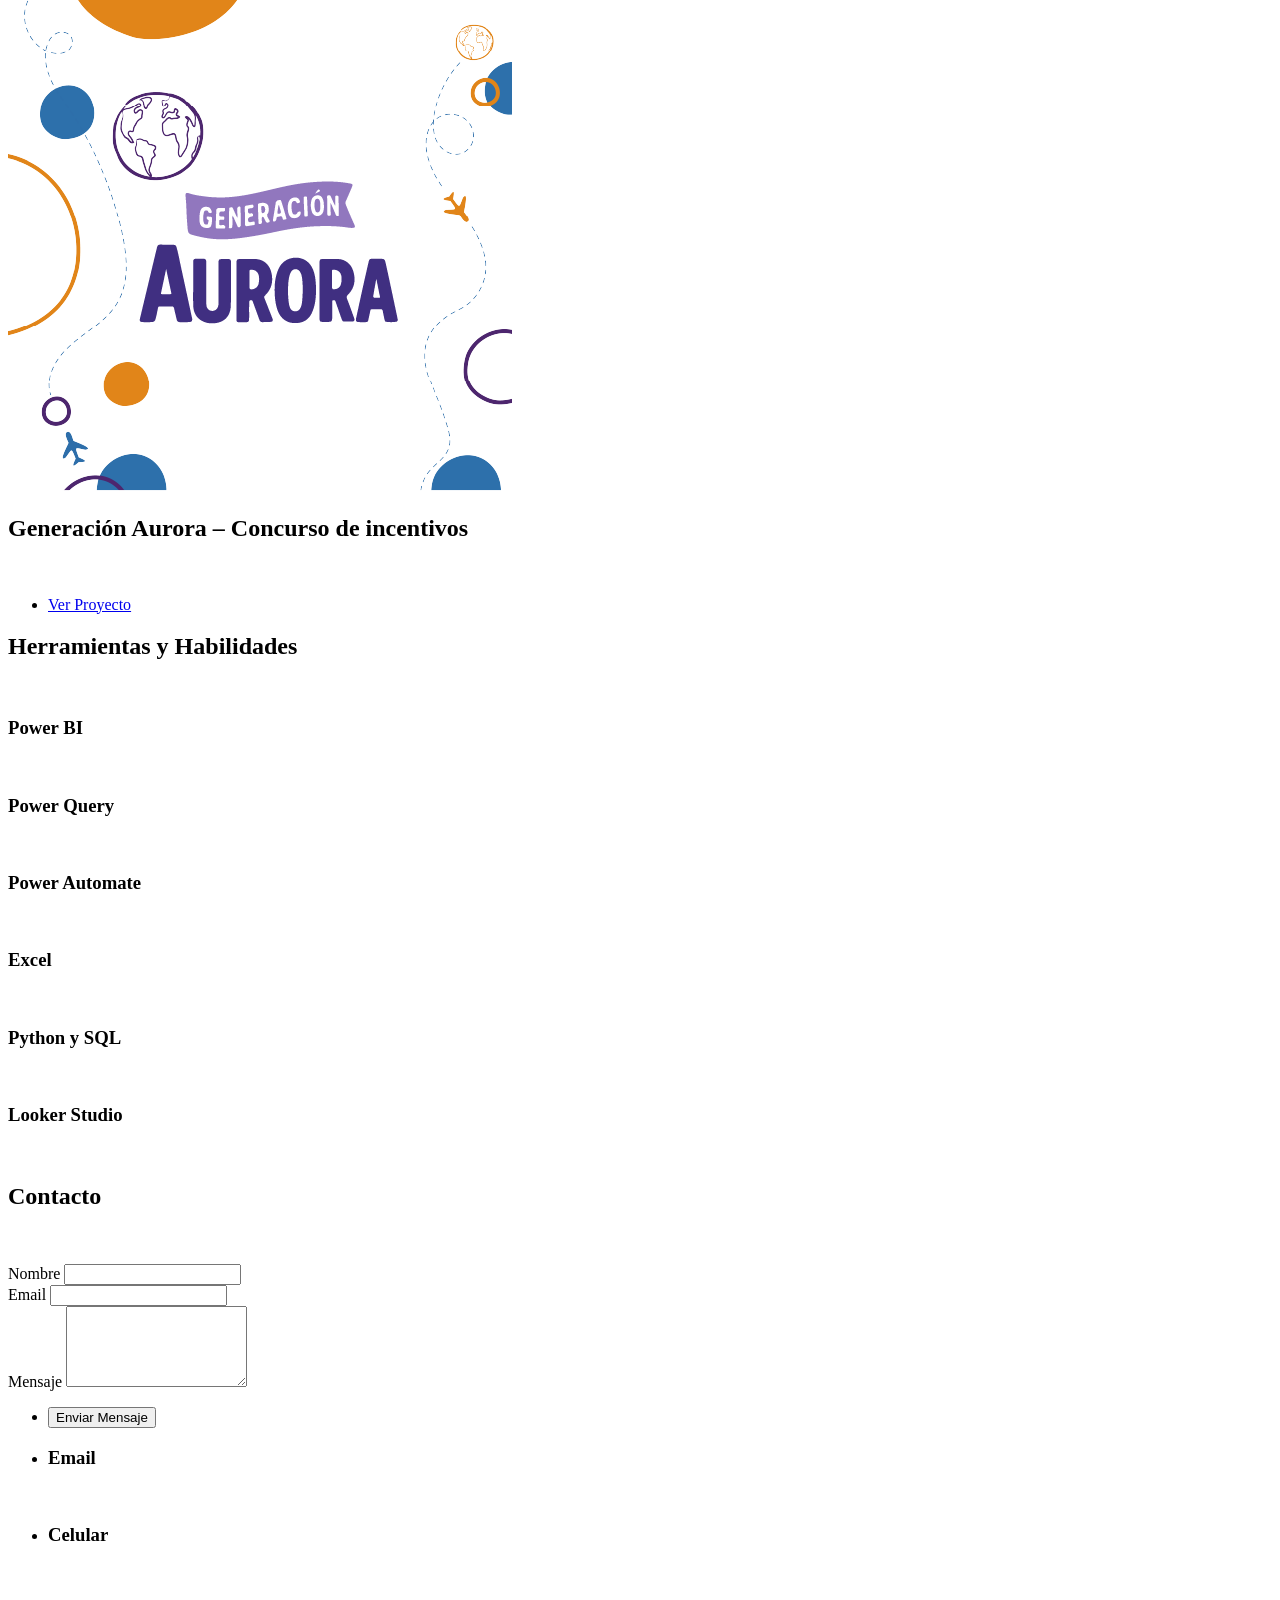
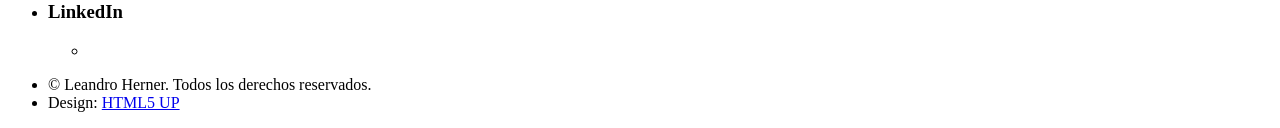
==== commit 844503d2: "Suma botón de CV, actualiza descripciones y quita imágenes de la plantilla Co-Authored-By: Claude Op" ====
--- a/index.html
+++ b/index.html
@@ -114,6 +114,7 @@
                 <ul class="actions">
                     <li><a href="#one" class="button primary scrolly">Ver Proyectos</a></li>
                     <li><a href="https://www.linkedin.com/in/leandro-herner/" class="button" target="_blank" rel="noopener noreferrer">LinkedIn</a></li>
+                    <li><a href="CV_Leandro_Herner.pdf" class="button" download>Descargar CV</a></li>
                 </ul>
             </div>
         </section>
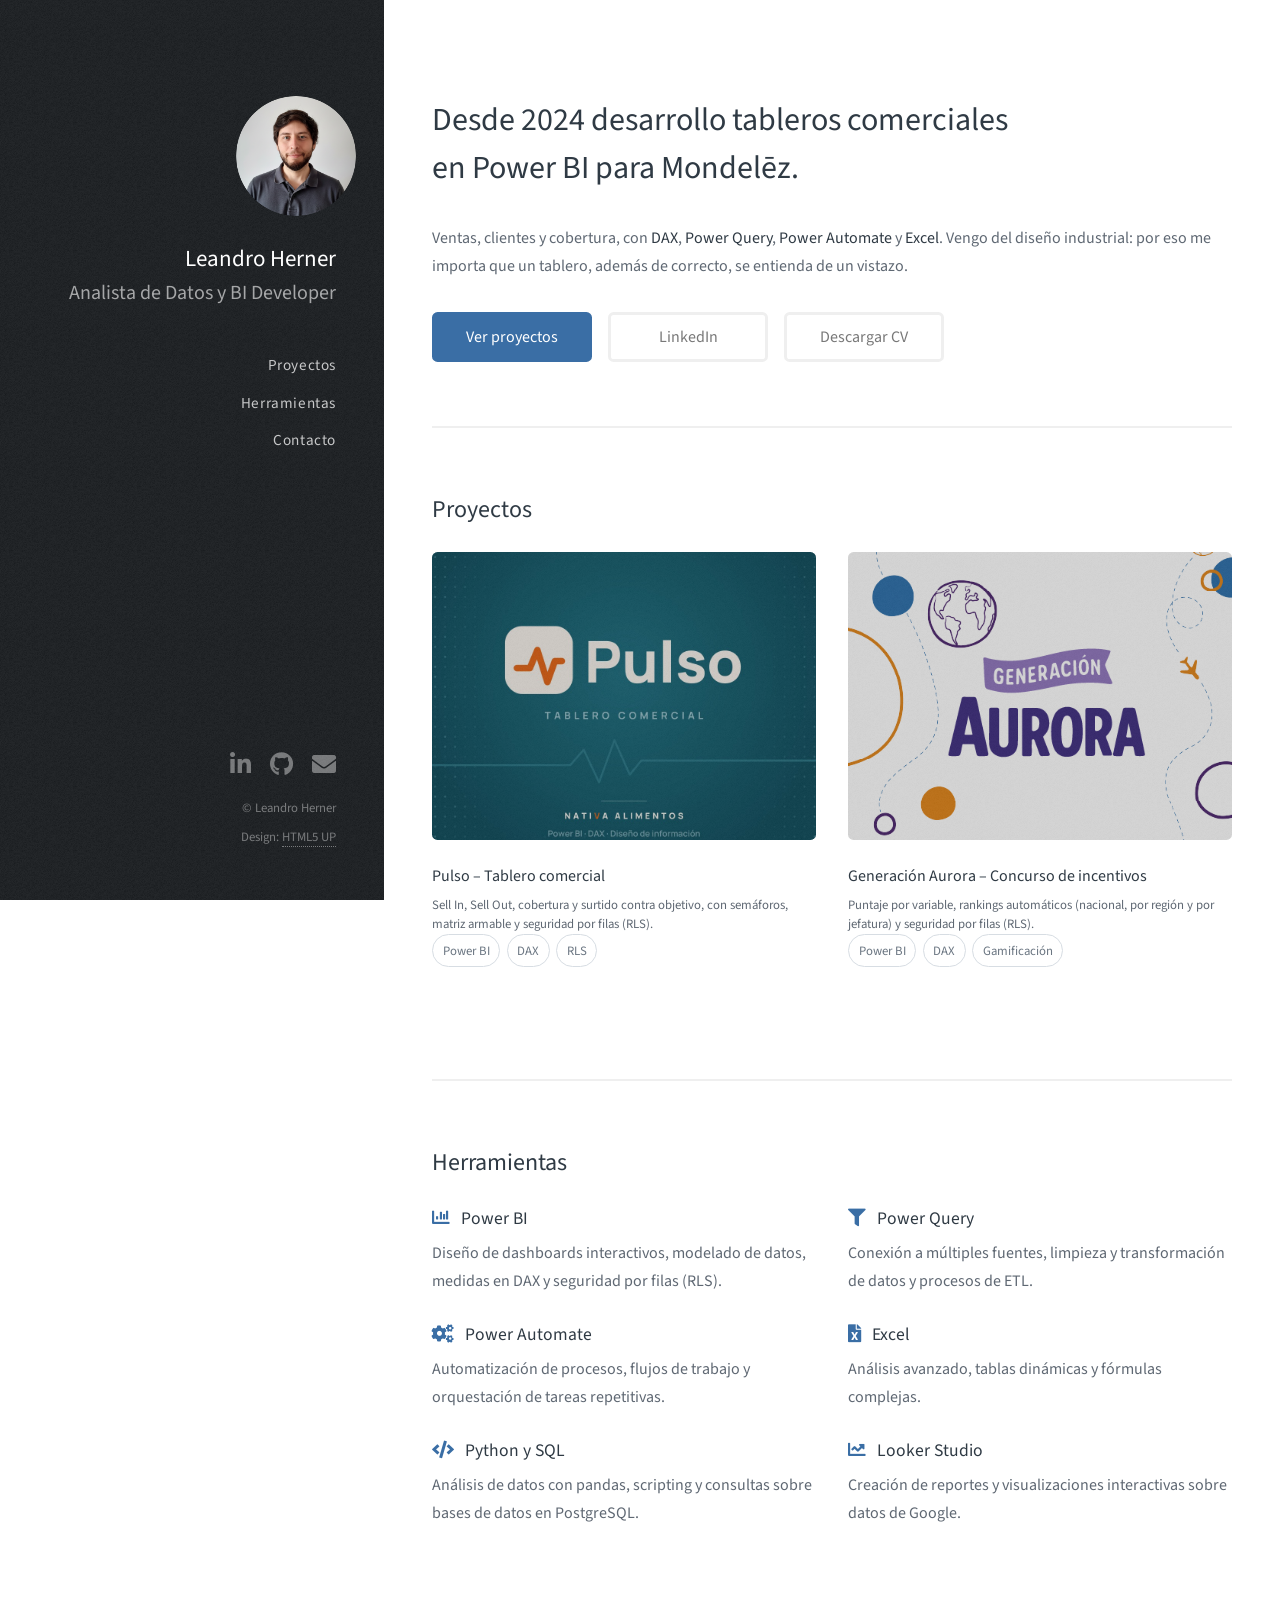
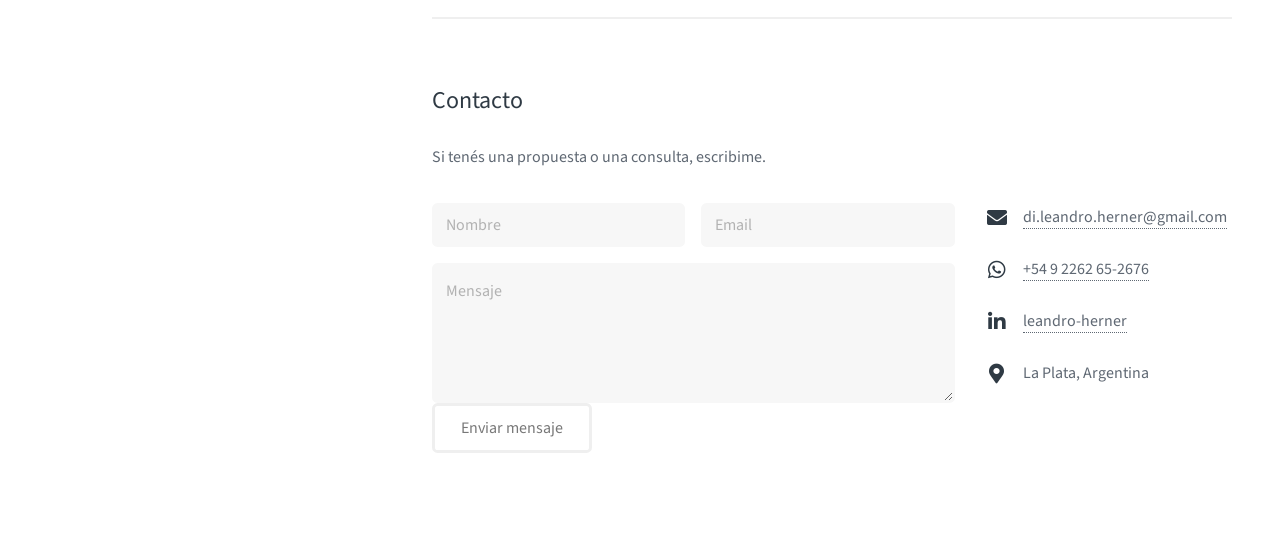
==== commit e234bccc: "Rediseño con la plantilla Strata: portada, páginas de proyecto, vista previa y favicon Co-Authored-B" ====
--- a/index.html
+++ b/index.html
@@ -1,264 +1,175 @@
 <!DOCTYPE HTML>
-<html>
-<head>
-    <title>Leandro Herner | Analista de Datos</title>
-    <meta charset="utf-8" />
-    <meta name="viewport" content="width=device-width, initial-scale=1" />
+<!--
+	Strata by HTML5 UP
+	html5up.net | @ajlkn
+	Free for personal and commercial use under the CCA 3.0 license (html5up.net/license)
+-->
+<html lang="es">
+	<head>
+		<title>Leandro Herner | Analista de Datos</title>
+		<meta charset="utf-8" />
+		<meta name="viewport" content="width=device-width, initial-scale=1" />
+		<meta name="description" content="Portfolio de Leandro Herner - Analista de Datos y BI Developer: tableros comerciales en Power BI, DAX, Power Query, Power Automate y Excel.">
+		<meta name="author" content="Leandro Herner">
+		<meta property="og:title" content="Leandro Herner | Analista de Datos · BI Developer">
+		<meta property="og:description" content="Tableros comerciales en Power BI para equipos de ventas de consumo masivo. Proyectos, herramientas y contacto.">
+		<meta property="og:type" content="website">
+		<meta property="og:url" content="https://leandroherner.github.io/">
+		<meta property="og:image" content="https://leandroherner.github.io/images/preview.jpg">
+		<meta property="og:image:width" content="1200">
+		<meta property="og:image:height" content="630">
+		<meta name="twitter:card" content="summary_large_image">
+		<link rel="icon" href="images/favicon.ico" type="image/x-icon">
+		<link rel="stylesheet" href="assets/css/main.css" />
+		<link rel="stylesheet" href="assets/css/custom.css" />
+	</head>
+	<body class="is-preload">
 
-    <meta name="description" content="Portfolio de Leandro Herner - Analista de Datos y BI Developer: tableros comerciales en Power BI, DAX, Power Query, Power Automate y Excel.">
-    <meta name="author" content="Leandro Herner">
-    <meta name="keywords" content="Power BI, DAX, Power Query, Power Automate, Excel, Analista de Datos, Business Intelligence, Dashboard, Data Analytics, Portfolio">
+		<!-- Header -->
+			<header id="header">
+				<div class="inner">
+					<a href="#" class="image avatar"><img src="images/perfil.png" alt="Leandro Herner" /></a>
+					<h1><strong>Leandro Herner</strong>
+					Analista de Datos<br />
+					y BI Developer</h1>
+					<nav class="menu-lateral">
+						<a href="#two">Proyectos</a>
+						<a href="#three">Herramientas</a>
+						<a href="#four">Contacto</a>
+					</nav>
+				</div>
+			</header>
 
-    <meta property="og:title" content="Leandro Herner | Analista de Datos · BI Developer">
-    <meta property="og:description" content="Tableros comerciales en Power BI para equipos de ventas de consumo masivo. Proyectos, herramientas y contacto.">
-    <meta property="og:type" content="website">
-    <meta property="og:url" content="https://leandroherner.github.io/">
-    <meta property="og:image" content="https://leandroherner.github.io/images/preview.jpg">
-    <meta property="og:image:width" content="1200">
-    <meta property="og:image:height" content="630">
-    <meta name="twitter:card" content="summary_large_image">
+		<!-- Main -->
+			<div id="main">
 
-    <link rel="stylesheet" href="assets/css/main.css" />
-    <noscript><link rel="stylesheet" href="assets/css/noscript.css" /></noscript>
+				<!-- One -->
+					<section id="one">
+						<header class="major">
+							<h2>Desde 2024 desarrollo tableros comerciales<br />
+							en Power BI para Mondelēz.</h2>
+						</header>
+						<p>Ventas, clientes y cobertura, con <strong>DAX</strong>, <strong>Power Query</strong>, <strong>Power Automate</strong> y <strong>Excel</strong>.
+						Vengo del diseño industrial: por eso me importa que un tablero, además de correcto, se entienda de un vistazo.</p>
+						<ul class="actions">
+							<li><a href="#two" class="button primary">Ver proyectos</a></li>
+							<li><a href="https://www.linkedin.com/in/leandro-herner/" class="button" target="_blank" rel="noopener noreferrer">LinkedIn</a></li>
+							<li><a href="CV_Leandro_Herner.pdf" class="button" download>Descargar CV</a></li>
+						</ul>
+					</section>
 
-    <link rel="icon" href="images/favicon.ico" type="image/x-icon">
+				<!-- Two -->
+					<section id="two">
+						<h2>Proyectos</h2>
+						<div class="row">
+							<article class="col-6 col-12-xsmall work-item">
+								<a href="pulso.html" class="image fit thumb"><img src="images/Portada_Pulso.jpg" alt="Portada del tablero Pulso" /></a>
+								<h3><a href="pulso.html">Pulso – Tablero comercial</a></h3>
+								<p>Sell In, Sell Out, cobertura y surtido contra objetivo, con semáforos, matriz armable y seguridad por filas (RLS).</p>
+								<ul class="etiquetas"><li>Power BI</li><li>DAX</li><li>RLS</li></ul>
+							</article>
+							<article class="col-6 col-12-xsmall work-item">
+								<a href="GenAurora.html" class="image fit thumb"><img src="images/Portada_GenAurora.png" alt="Portada de Generación Aurora" /></a>
+								<h3><a href="GenAurora.html">Generación Aurora – Concurso de incentivos</a></h3>
+								<p>Puntaje por variable, rankings automáticos (nacional, por región y por jefatura) y seguridad por filas (RLS).</p>
+								<ul class="etiquetas"><li>Power BI</li><li>DAX</li><li>Gamificación</li></ul>
+							</article>
+						</div>
+					</section>
 
-    <link rel="me" href="https://www.linkedin.com/in/leandro-herner/" />
+				<!-- Three -->
+					<section id="three">
+						<h2>Herramientas</h2>
+						<div class="row herramientas">
+							<div class="col-6 col-12-small">
+								<h4 class="icon solid fa-chart-bar">Power BI</h4>
+								<p>Diseño de dashboards interactivos, modelado de datos, medidas en DAX y seguridad por filas (RLS).</p>
+							</div>
+							<div class="col-6 col-12-small">
+								<h4 class="icon solid fa-filter">Power Query</h4>
+								<p>Conexión a múltiples fuentes, limpieza y transformación de datos y procesos de ETL.</p>
+							</div>
+							<div class="col-6 col-12-small">
+								<h4 class="icon solid fa-cogs">Power Automate</h4>
+								<p>Automatización de procesos, flujos de trabajo y orquestación de tareas repetitivas.</p>
+							</div>
+							<div class="col-6 col-12-small">
+								<h4 class="icon solid fa-file-excel">Excel</h4>
+								<p>Análisis avanzado, tablas dinámicas y fórmulas complejas.</p>
+							</div>
+							<div class="col-6 col-12-small">
+								<h4 class="icon solid fa-code">Python y SQL</h4>
+								<p>Análisis de datos con pandas, scripting y consultas sobre bases de datos en PostgreSQL.</p>
+							</div>
+							<div class="col-6 col-12-small">
+								<h4 class="icon solid fa-chart-line">Looker Studio</h4>
+								<p>Creación de reportes y visualizaciones interactivas sobre datos de Google.</p>
+							</div>
+						</div>
+					</section>
 
-<style>
-    /* 1. Estilo de la Foto */
-    .avatar-leandro {
-        display: block;
-        width: 200px;
-        height: 200px;
-        border-radius: 50%;
-        object-fit: cover;
-        border: 4px solid rgba(255, 255, 255, 0.15);
-        margin: 0 auto 2rem auto; /* Margen normal */
-        box-shadow: 0 0 20px rgba(0,0,0,0.5);
-    }
-    
-    /* 2. REGLA CRÍTICA: Forzar alineación superior en la barra lateral */
-    #sidebar .inner {
-        text-align: center;
-        /* Esto anula el centrado vertical automático de la plantilla */
-        justify-content: flex-start !important; 
-        /* Esto define cuánto espacio exacto quieres desde el techo hasta la foto */
-        padding-top: 6em !important; 
-    }
-    
-    #sidebar nav ul {
-        text-align: right;
-    }
+				<!-- Four -->
+					<section id="four">
+						<h2>Contacto</h2>
+						<p>Si tenés una propuesta o una consulta, escribime.</p>
+						<div class="row">
+							<div class="col-8 col-12-small">
+								<form method="post" action="https://formspree.io/f/xkoqqvqv">
+									<div class="row gtr-uniform gtr-50">
+										<div class="col-6 col-12-xsmall"><input type="text" name="name" id="name" placeholder="Nombre" required /></div>
+										<div class="col-6 col-12-xsmall"><input type="email" name="email" id="email" placeholder="Email" required /></div>
+										<div class="col-12"><textarea name="message" id="message" placeholder="Mensaje" rows="4" required></textarea></div>
+									</div>
+									<ul class="actions">
+										<li><input type="submit" value="Enviar mensaje" /></li>
+									</ul>
+								</form>
+							</div>
+							<div class="col-4 col-12-small">
+								<ul class="labeled-icons">
+									<li>
+										<h3 class="icon solid fa-envelope"><span class="label">Email</span></h3>
+										<a href="mailto:di.leandro.herner@gmail.com">di.leandro.herner@gmail.com</a>
+									</li>
+									<li>
+										<h3 class="icon brands fa-whatsapp"><span class="label">WhatsApp</span></h3>
+										<a href="https://wa.me/5492262652676" target="_blank" rel="noopener noreferrer">+54 9 2262 65-2676</a>
+									</li>
+									<li>
+										<h3 class="icon brands fa-linkedin-in"><span class="label">LinkedIn</span></h3>
+										<a href="https://www.linkedin.com/in/leandro-herner/" target="_blank" rel="noopener noreferrer">leandro-herner</a>
+									</li>
+									<li>
+										<h3 class="icon solid fa-map-marker-alt"><span class="label">Ubicación</span></h3>
+										La Plata, Argentina
+									</li>
+								</ul>
+							</div>
+						</div>
+					</section>
 
-    /* Foto en la portada: solo cuando no hay barra lateral */
-    .avatar-intro { display: none; }
+			</div>
 
-    /* Más contraste en los textos sobre fondos de color */
-    #wrapper p, #wrapper .features p, .contact span, .contact a { color: rgba(255, 255, 255, 0.82); }
+		<!-- Footer -->
+			<footer id="footer">
+				<div class="inner">
+					<ul class="icons">
+						<li><a href="https://www.linkedin.com/in/leandro-herner/" class="icon brands fa-linkedin-in" target="_blank" rel="noopener noreferrer"><span class="label">LinkedIn</span></a></li>
+						<li><a href="https://github.com/LeandroHerner" class="icon brands fa-github" target="_blank" rel="noopener noreferrer"><span class="label">GitHub</span></a></li>
+						<li><a href="mailto:di.leandro.herner@gmail.com" class="icon solid fa-envelope"><span class="label">Email</span></a></li>
+					</ul>
+					<ul class="copyright">
+						<li>&copy; Leandro Herner</li><li>Design: <a href="http://html5up.net">HTML5 UP</a></li>
+					</ul>
+				</div>
+			</footer>
 
-    /* 3. Responsive: Ocultar en celular */
-    @media screen and (max-width: 1280px) {
-        .avatar-leandro {
-            display: none !important;
-        }
-        .avatar-intro {
-            display: block;
-            width: 120px;
-            height: 120px;
-            border-radius: 50%;
-            object-fit: cover;
-            border: 3px solid rgba(255, 255, 255, 0.15);
-            margin: 0 0 1.5rem 0;
-        }
-        /* Restaurar el padding normal en móviles para que el menú no quede pegado arriba */
-        #sidebar .inner {
-            padding-top: 0 !important;
-            justify-content: center !important;
-        }
-    }
-</style>
+		<!-- Scripts -->
+			<script src="assets/js/jquery.min.js"></script>
+			<script src="assets/js/browser.min.js"></script>
+			<script src="assets/js/breakpoints.min.js"></script>
+			<script src="assets/js/util.js"></script>
+			<script src="assets/js/main.js"></script>
 
-</head>
-
-<body class="is-preload">
-
-    <section id="sidebar">
-        <div class="inner">
-            
-            <a href="index.html" style="border-bottom: none;">
-                <img src="images/perfil.png" alt="Leandro Herner" class="avatar-leandro" />
-            </a>
-
-            <nav>
-                <ul>
-                    <li><a href="#intro">Inicio</a></li>
-                    <li><a href="#one">Proyectos</a></li>
-                    <li><a href="#two">Habilidades</a></li>
-                    <li><a href="#three">Contacto</a></li>
-                </ul>
-            </nav>
-        </div>
-    </section>
-
-    <div id="wrapper">
-
-        <section id="intro" class="wrapper style1 fullscreen fade-up">
-            <div class="inner">
-                <img src="images/perfil.png" alt="Leandro Herner" class="avatar-intro" />
-                <h1>Leandro Herner</h1>
-                <p>Analista de Datos y BI Developer. Desde 2024 desarrollo tableros comerciales en <strong>Power BI</strong> para
-                <strong>Mondelēz</strong>: ventas, clientes y cobertura, con <strong>DAX</strong>, <strong>Power Query</strong>,
-                <strong>Power Automate</strong> y <strong>Excel</strong>.</p>
-                <p>Vengo del diseño industrial: por eso me importa que un tablero, además de correcto, se entienda de un vistazo.</p>
-                <ul class="actions">
-                    <li><a href="#one" class="button primary scrolly">Ver Proyectos</a></li>
-                    <li><a href="https://www.linkedin.com/in/leandro-herner/" class="button" target="_blank" rel="noopener noreferrer">LinkedIn</a></li>
-                    <li><a href="CV_Leandro_Herner.pdf" class="button" download>Descargar CV</a></li>
-                </ul>
-            </div>
-        </section>
-
-        <section id="one" class="wrapper style2 spotlights">
-
-            <section>
-                <a href="pulso.html" class="image">
-                    <img src="images/Portada_Pulso.jpg" alt="Portada del tablero Pulso" data-position="center center" />
-                </a>
-                <div class="content">
-                    <div class="inner">
-                        <h2>Pulso – Tablero Comercial</h2>
-                        <p>Basado en un tablero comercial que usa a diario un equipo de ventas de consumo masivo: <b>Sell In, Sell Out, cobertura y surtido</b> contra objetivo, con semáforos, matriz armable y seguridad por filas (<b>RLS</b>). Marca ficticia y datos sintéticos.</p>
-                        <ul class="actions">
-                            <li><a href="pulso.html" class="button">Ver Proyecto</a></li>
-                        </ul>
-                    </div>
-                </div>
-            </section>
-
-            <section>
-                <a href="GenAurora.html" class="image">
-                    <img src="images/Portada_GenAurora.png" alt="" data-position="top center" />
-                </a>
-                <div class="content">
-                    <div class="inner">
-                        <h2>Generación Aurora – Concurso de incentivos</h2>
-                        <p>Tablero de un concurso de incentivos para distribuidores: <b>puntaje por variable</b>, rankings automáticos (nacional, por región y por jefatura) y seguridad por filas (<b>RLS</b>).</p>
-                        <ul class="actions">
-                            <li><a href="GenAurora.html" class="button">Ver Proyecto</a></li>
-                        </ul>
-                    </div>
-                </div>
-            </section>
-
-
-
-        </section>
-
-        <section id="two" class="wrapper style3 fade-up">
-            <div class="inner">
-                <h2>Herramientas y Habilidades</h2>
-                <p>Las herramientas que uso en el día a día.</p>
-                <div class="features">
-                    <section>
-                        <span class="icon solid major fa-chart-bar"></span>
-                        <h3>Power BI</h3>
-                        <p>Diseño de dashboards interactivos, modelado de datos, medidas en DAX y seguridad por filas (RLS).</p>
-                    </section>
-                    <section>
-                        <span class="icon solid major fa-filter"></span>
-                        <h3>Power Query</h3>
-                        <p>Conexión a múltiples fuentes, limpieza y transformación de datos y procesos de ETL.</p>
-                    </section>
-                    <section>
-                        <span class="icon solid major fa-cogs"></span>
-                        <h3>Power Automate</h3>
-                        <p>Automatización de procesos, flujos de trabajo y orquestación de tareas repetitivas.</p>
-                    </section>
-                    <section>
-                        <span class="icon solid major fa-file-excel"></span>
-                        <h3>Excel</h3>
-                        <p>Análisis avanzado, tablas dinámicas y fórmulas complejas.</p>
-                    </section>
-                    <section>
-                        <span class="icon solid major fa-code"></span>
-                        <h3>Python y SQL</h3>
-                        <p>Análisis de datos con pandas, scripting y consultas sobre bases de datos en PostgreSQL.</p>
-                    </section>
-                    <section>
-                        <span class="icon solid major fa-chart-line"></span>
-                        <h3>Looker Studio</h3>
-                        <p>Creación de reportes y visualizaciones interactivas sobre datos de Google.</p>
-                    </section>
-                </div>
-            </div>
-        </section>
-
-        <section id="three" class="wrapper style1 fade-up">
-            <div class="inner">
-                <h2>Contacto</h2>
-                <p>Si tenés una propuesta o una consulta, escribime.</p>
-                <div class="split style1">
-                    <section>
-                        <form method="post" action="https://formspree.io/f/xkoqqvqv">
-                            <div class="fields">
-                                <div class="field half">
-                                    <label for="name">Nombre</label>
-                                    <input type="text" name="name" id="name" required />
-                                </div>
-                                <div class="field half">
-                                    <label for="email">Email</label>
-                                    <input type="email" name="email" id="email" required />
-                                </div>
-                                <div class="field">
-                                    <label for="message">Mensaje</label>
-                                    <textarea name="message" id="message" rows="5" required></textarea>
-                                </div>
-                            </div>
-                            <ul class="actions">
-                                <li><button type="submit" class="button submit">Enviar Mensaje</button></li>
-                            </ul>
-                        </form>
-                    </section>
-                    <section>
-                        <ul class="contact">
-                            <li>
-                                <h3>Email</h3>
-                                <a href="mailto:di.leandro.herner@gmail.com">di.leandro.herner@gmail.com</a>
-                            </li>
-                            <li>
-                                <h3>Celular</h3>
-                                <a href="https://wa.me/5492262652676" target="_blank" rel="noopener noreferrer">+54 9 2262 65-2676</a>
-                            </li>
-                            <li>
-                                <h3>LinkedIn</h3>
-                                <ul class="icons">
-                                    <li><a href="https://www.linkedin.com/in/leandro-herner/" class="icon brands fa-linkedin-in" target="_blank" rel="noopener noreferrer"><span class="label">LinkedIn</span></a></li>
-                                </ul>
-                            </li>
-                        </ul>
-                    </section>
-                </div>
-            </div>
-        </section>
-
-    </div>
-
-    <footer id="footer" class="wrapper style1-alt">
-        <div class="inner">
-            <ul class="menu">
-                <li>&copy; Leandro Herner. Todos los derechos reservados.</li><li>Design: <a href="http://html5up.net">HTML5 UP</a></li>
-            </ul>
-        </div>
-    </footer>
-
-    <script src="assets/js/jquery.min.js"></script>
-    <script src="assets/js/jquery.scrollex.min.js"></script>
-    <script src="assets/js/jquery.scrolly.min.js"></script>
-    <script src="assets/js/browser.min.js"></script>
-    <script src="assets/js/breakpoints.min.js"></script>
-    <script src="assets/js/util.js"></script>
-    <script src="assets/js/main.js"></script>
-
-</body>
-</html>+	</body>
+</html>
--- a/assets/css/custom.css
+++ b/assets/css/custom.css
@@ -0,0 +1,52 @@
+/* Ajustes propios sobre Strata */
+#header h1 { color: rgba(255, 255, 255, 0.6); }
+#header h1 strong { color: #fff; font-size: 1.15em; }
+#header .menu-lateral { margin-top: 2.5em; display: flex; flex-direction: column; align-items: flex-end; gap: 0.6em; }
+#header .menu-lateral a { color: rgba(255, 255, 255, 0.75); border-bottom: none; font-size: 0.95em; letter-spacing: 0.04em; }
+#header .menu-lateral a:hover { color: #fff; }
+#header .image.avatar img { width: 7.5em; height: 7.5em; object-fit: cover; }
+
+.work-item .thumb img { aspect-ratio: 4 / 3; object-fit: cover; object-position: center; }
+.work-item h3 a { color: inherit; border-bottom: none; }
+.work-item h3 a:hover { color: #3a6ea5; }
+.etiquetas { list-style: none; padding: 0; margin: 0 0 1em 0; display: flex; flex-wrap: wrap; gap: 0.4em; }
+.etiquetas li { padding: 0.1em 0.75em; border: 1px solid #d7dde3; border-radius: 999px; font-size: 0.8em; color: #6b7682; }
+
+.herramientas h4 { margin-bottom: 0.4em; }
+.herramientas h4:before { color: #3a6ea5; margin-right: 0.6em; }
+.herramientas p { margin-bottom: 1.6em; }
+
+@media screen and (max-width: 980px) {
+	#header .menu-lateral { display: none; }
+}
+
+/* Más contraste en el texto */
+body, input, select, textarea { color: #5f6873; }
+#header h1 strong { display: block; }
+#main strong, #main b, #main h2, #main h3, #main h4 { color: #2f3a44; }
+
+/* Páginas de proyecto */
+#header .menu-lateral a.active { color: #fff; font-weight: 600; }
+.proyecto #main h1 { font-size: 1.9em; line-height: 1.3em; color: #2f3a44; margin: 0; }
+.proyecto #main h2 { margin-top: 1.6em; }
+.proyecto .etiquetas { margin-bottom: 1.8em; }
+.volver { margin: 0 0 1.2em 0; font-size: 0.85em; }
+.volver a { border-bottom: none; color: #6b7682; }
+.volver a:hover { color: #3a6ea5; }
+.reporte { position: relative; width: 100%; height: 0; padding-bottom: 56.25%; margin: 1em 0 0.6em 0; border-radius: 6px; overflow: hidden; box-shadow: 0 4px 18px rgba(31, 36, 41, 0.15); }
+.reporte iframe { position: absolute; top: 0; left: 0; width: 100%; height: 100%; border: 0; }
+.nota { font-size: 0.85em; color: #6b7682; }
+.galeria { display: grid; grid-template-columns: repeat(auto-fit, minmax(220px, 1fr)); gap: 1.5em; margin: 1.5em 0 0 0; }
+.galeria figure { margin: 0; }
+.galeria a { border-bottom: none; display: block; }
+.galeria img { width: 100%; display: block; aspect-ratio: 16 / 9; object-fit: cover; object-position: top; border-radius: 6px; box-shadow: 0 4px 14px rgba(31, 36, 41, 0.15); transition: transform 0.2s ease; }
+.galeria a:hover img { transform: translateY(-3px); }
+.galeria figcaption { font-size: 0.8em; margin-top: 0.6em; line-height: 1.5; color: #6b7682; }
+.proyecto #main header.major { margin-bottom: 1em; }
+
+/* Columna lateral más angosta en pantallas grandes */
+@media screen and (min-width: 1281px) {
+	#header { width: clamp(360px, 22%, 440px); padding: 8em 3em; }
+	#main { margin-left: clamp(360px, 22%, 440px); width: auto; max-width: 64em; padding-left: 5em; }
+}
+#footer .copyright li { display: block; border-left: 0; margin-left: 0; padding-left: 0; }
